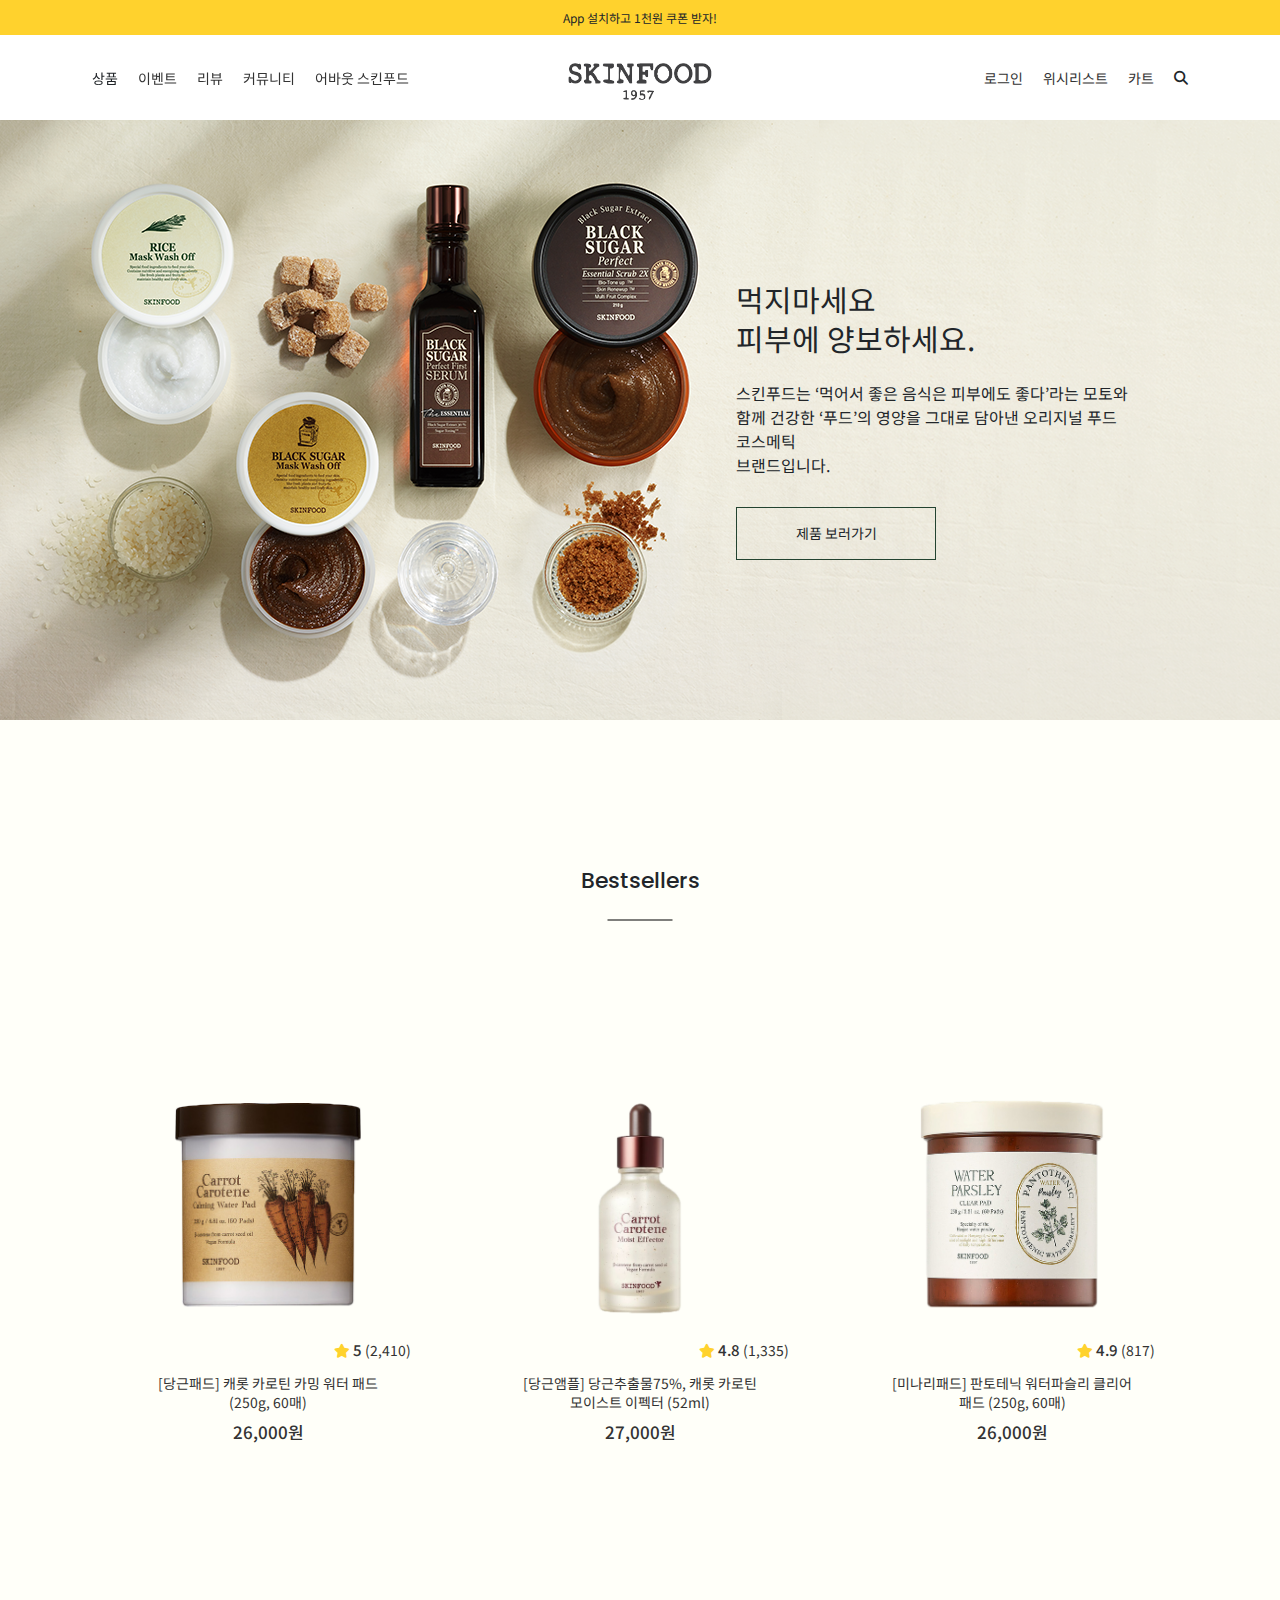
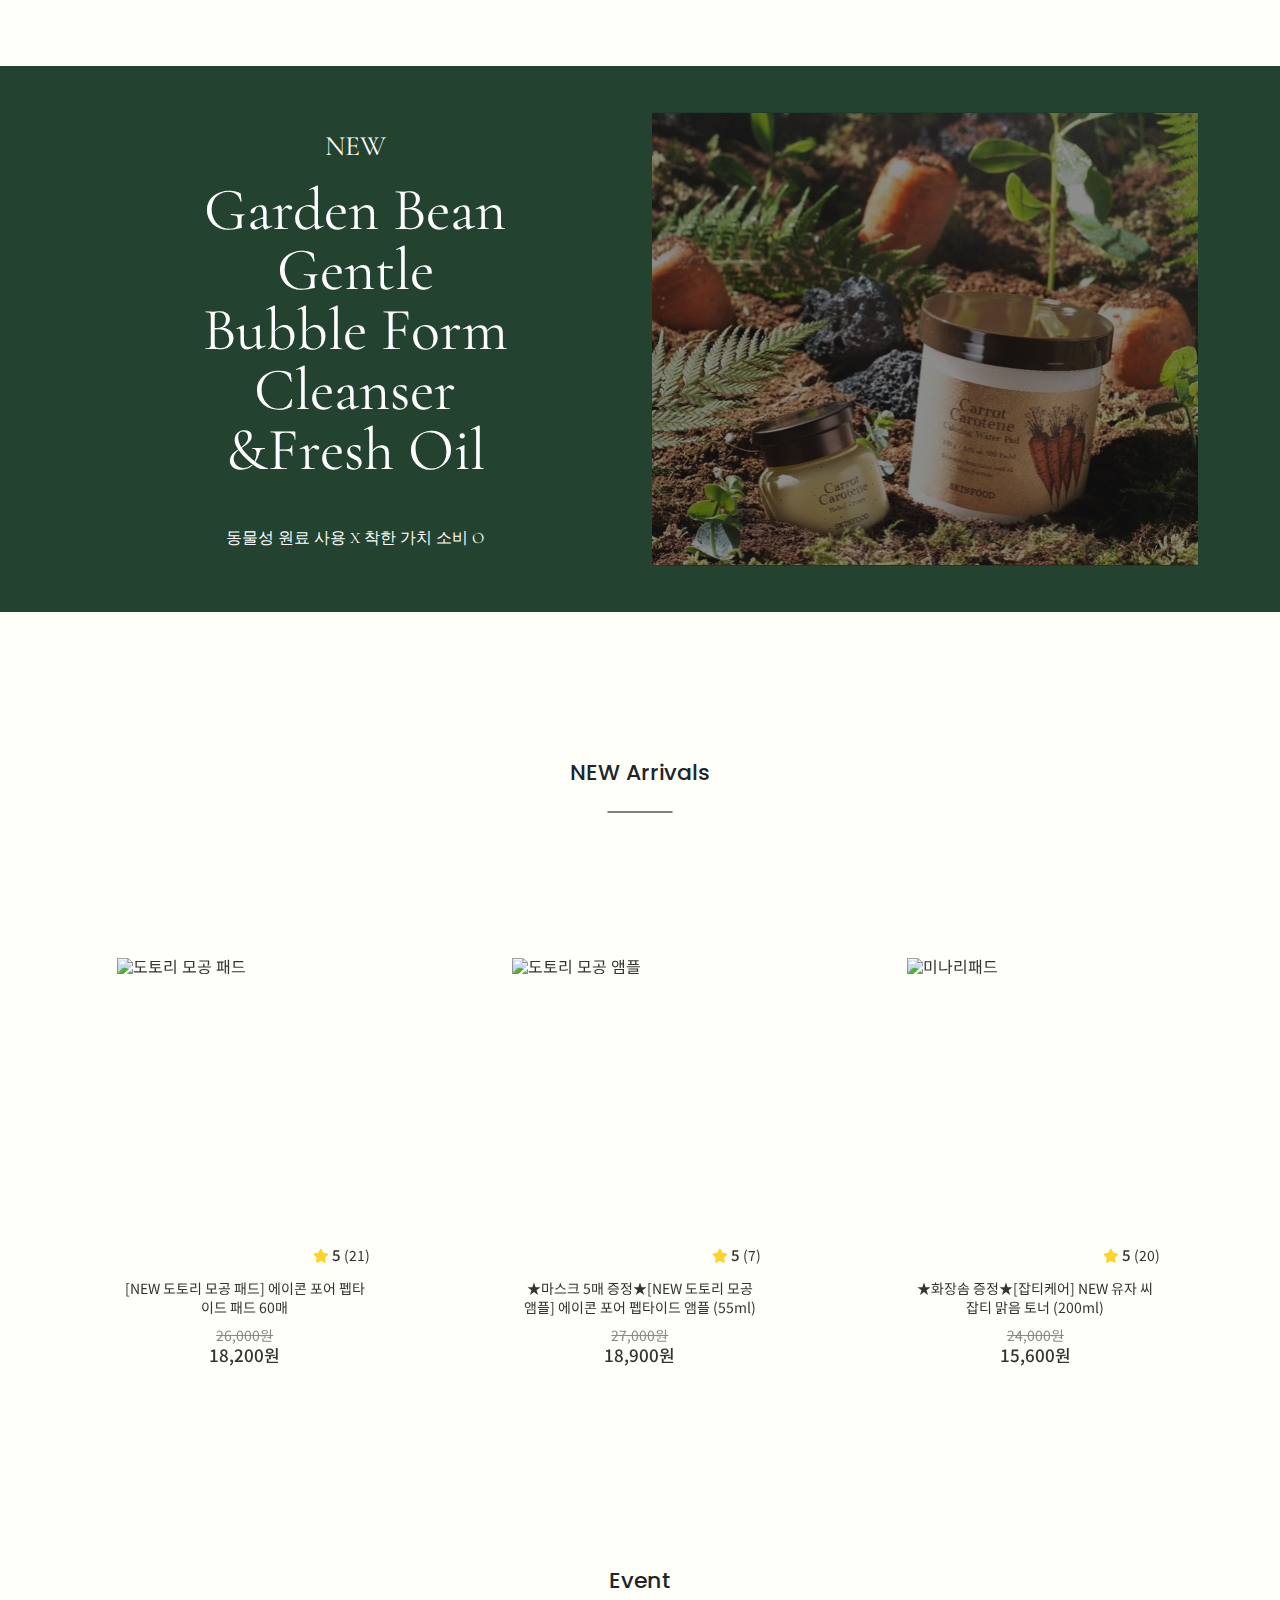
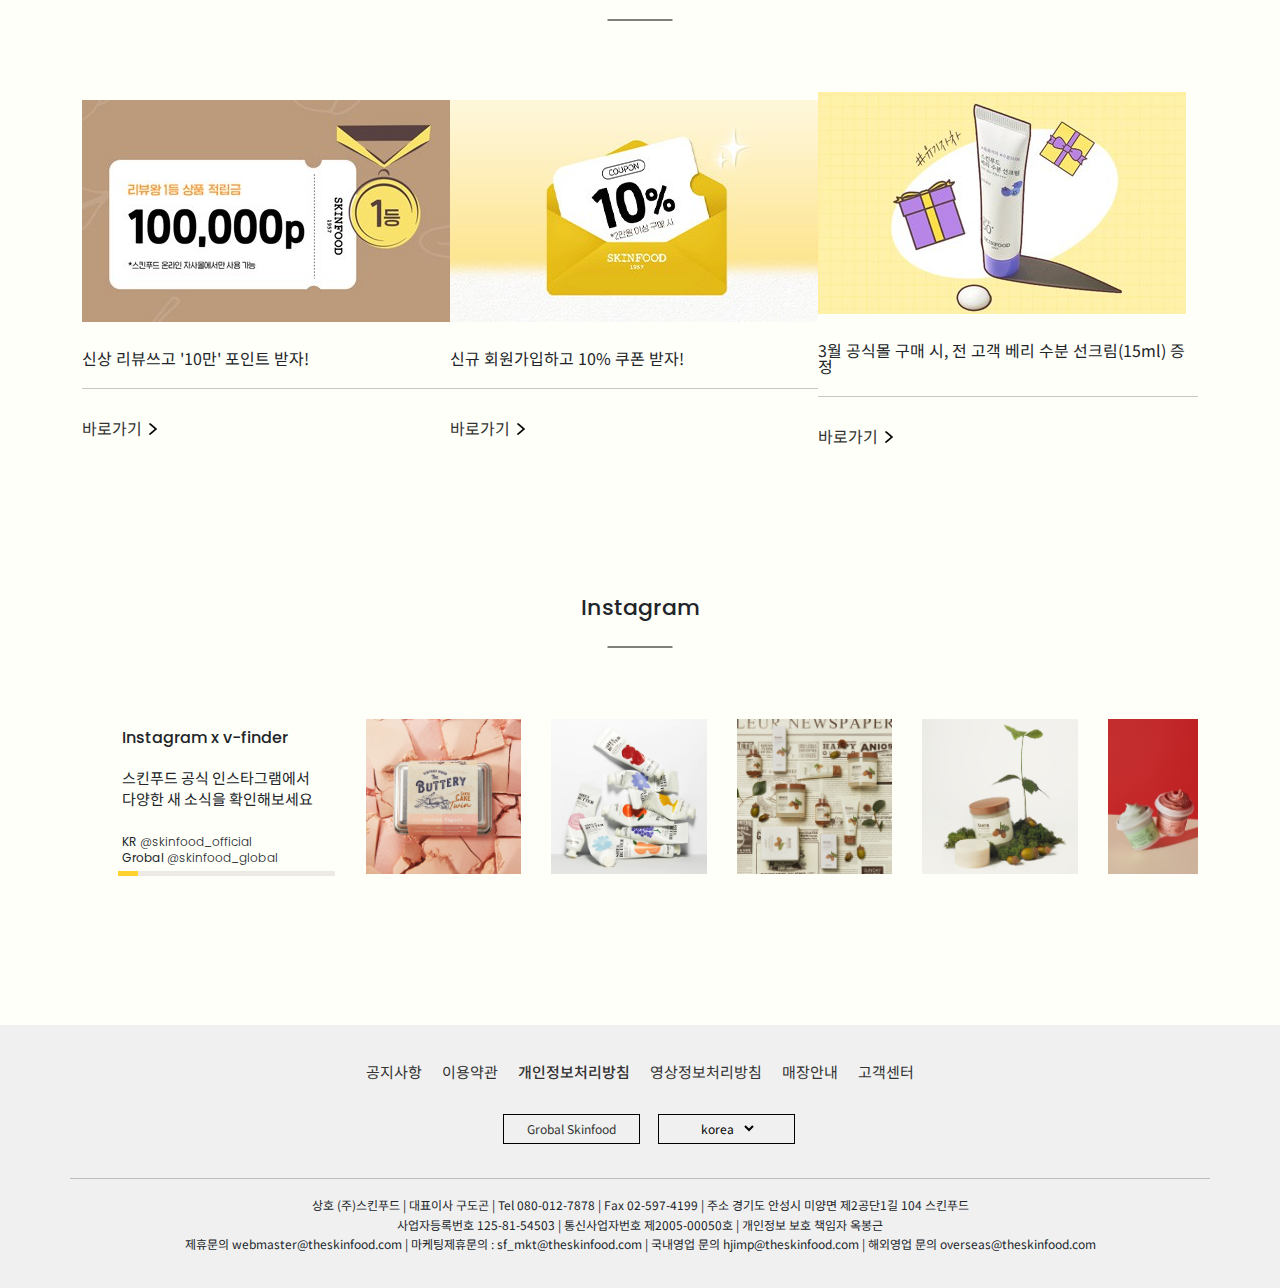
==== index.html @ 339cf6d1 "상품페이지 1차" ====
<!DOCTYPE html>
<html lang="en">

<head>
  <meta charset="UTF-8" />
  <meta http-equiv="X-UA-Compatible" content="IE=edge" />
  <title>스킨푸드 공식 웹사이트_ - 먹지 마세요.피부에 양보 하세요.</title>
  <meta name="viewport" content="width=device-width, initial-scale=1.0" />
  <meta name="keyword" content="스킨푸드, 스킨푸드공식사이트, (주)스킨푸드, skinfood, cosmetic">
  <meta name="description" content="스킨푸드 공식 웹사이트">
  <meta name="author" content="kyoungjin">

  <!-- fontawesome-->
  <link rel="stylesheet" href="https://cdnjs.cloudflare.com/ajax/libs/font-awesome/6.3.0/css/all.min.css" />

  <!-- swiper -->
  <link rel="stylesheet" href="https://cdn.jsdelivr.net/npm/swiper@9/swiper-bundle.min.css" />
  <script src="https://cdn.jsdelivr.net/npm/swiper@9/swiper-bundle.min.js"></script>
  <!-- Bootstrap CSS -->
  <link href="https://cdn.jsdelivr.net/npm/bootstrap@5.2.3/dist/css/bootstrap.min.css" rel="stylesheet">
  <!-- JavaScript Bundle with Popper -->
  <script src="https://cdn.jsdelivr.net/npm/bootstrap@5.2.3/dist/js/bootstrap.bundle.min.js"></script>


  <link rel="stylesheet" href="./css/style.css" />
  <script src="./js/main.js" defer></script>
</head>

<body>
  <header class="header">
    <div class="container">
      <h1>
        <a href="index.html">
          <img src="./image/logo.png" alt="(주)스킨푸드" />
        </a>
      </h1>
      <nav>
        <ul class="main-menu">
          <li class="nav-item dropdown" aria-labelledby="navbarDropdownMenuLink"><a class="nav-link"
              href="bestseller.html" id="navbarDropdownMenuLink" role="button" aria-expanded="false">상품</a>
            <ul class="sub-menu dropdown-menu">
              <li><a href="bestseller.html" class="dropdown-item">베스트신상품</a></li>
              <li><a href="javascript:void(0)" class="dropdown-item">유형별</a></li>
              <li><a href="javascript:void(0)" class="dropdown-item">고민별</a></li>
              <li><a href="javascript:void(0)" class="dropdown-item">라인별</a></li>
              <li><a href="javascript:void(0)" class="dropdown-item">타입별</a></li>
              <li><a href="javascript:void(0)" class="dropdown-item">패키지</a></li>
              <li><a href="javascript:void(0)" class="dropdown-item">비건</a></li>
            </ul>
          </li>
          <li><a href="">이벤트</a></li>
          <li><a href="">리뷰</a></li>
          <li class="nav-item dropdown" aria-labelledby="navbarDropdownMenuLink"><a class="nav-link"
              href="javascript:void(0)" id="navbarDropdownMenuLink" role="button" aria-expanded="false"><a
                href="">커뮤니티</a>
              <ul class="sub-menu dropdown-menu">
                <li><a href="" class="dropdown-item">멤버쉽</a></li>
                <li><a href="" class="dropdown-item">FAQ</a></li>
                <li><a href="" class="dropdown-item">공지사항</a></li>
                <li><a href="" class="dropdown-item">매장안내</a></li>
                <li><a href="" class="dropdown-item">1:1문의하기</a></li>
              </ul>
          </li>
          <li class="nav-item dropdown" aria-labelledby="navbarDropdownMenuLink"><a class="nav-link" href="./about.html"
              id="navbarDropdownMenuLink" role="button" aria-expanded="false"><a href="">어바웃
                스킨푸드</a>
              <ul class="sub-menu dropdown-menu">
                <li><a href="./about.html" class="dropdown-item">브랜드 스토리</a></li>
                <li><a href="#" class="dropdown-item">스킨푸드 소식</a></li>
                <li><a href="#" class="dropdown-item">사회 공헌</a></li>
                <li><a href="#" class="dropdown-item">전자공고</a></li>
                <li><a href="#" class="dropdown-item">SNS</a></li>
                <li><a href="#" class="dropdown-item">잘버렸습니다 캠페인</a></li>
              </ul>
          </li>
        </ul>
      </nav>
      <div class="h_right">
        <ul>
          <li><a href="/">로그인</a></li>
          <li><a href="/">위시리스트</a></li>
          <li><a href="/">카트</a></li>
        </ul>
        <div class="search">
          <i class="fa-solid fa-magnifying-glass"></i>
        </div>
      </div>
    </div>
    <div class="search_bg">
      <input type="text" name="" id="" placeholder="무엇을 찾아드릴까요?" />
      <i class="fa-solid fa-xmark"></i>
    </div>
    <p class="banner">App 설치하고 1천원 쿠폰 받자!</p>
  </header>
  <!-- E:header -->

  <section class="img-box">
    <div class="row">
      <div class="txt">
        <h2>먹지마세요 <br> 피부에 양보하세요.</h2>
        <p>스킨푸드는 ‘먹어서 좋은 음식은 피부에도 좋다’라는
          모토와 함께 건강한 ‘푸드’의 영양을 그대로 담아낸
          오리지널 푸드 코스메틱 <br>브랜드입니다.</p>
        <a href="javascript:void(0)" class="btn btn-p">제품 보러가기</a>
      </div>
    </div>
  </section>
  <!-- E:img-box -->

  <section class="bestseller">
    <div class="container">
      <div class="row">
        <div class="title">
          <h3>Bestsellers</h3>
        </div>
        <div class="items">
          <a href="javascript:void(0)" class="item">
            <div class="item-img">
              <img src="./image/items/best/carrot-pad.png" alt="당근패드" />
            </div>
            <div class="star-rating">
              <i class="fa-solid fa-star"></i>
              <p><span>5</span> (2,410)</p>
            </div>
            <div class="description">
              <p><span>[당근패드]</span> 캐롯 카로틴 카밍 워터 패드 (250g, 60매)</p>
              <p class="price">26,000원</p>
            </div>
          </a>
          <a href="javascript:void(0)" class="item">
            <div class="item-img">
              <img src="./image/items/best/carrot-ample.png" alt="당근앰플" />
            </div>
            <div class="star-rating">
              <i class="fa-solid fa-star"></i>
              <p><span>4.8</span> (1,335)</p>
            </div>
            <div class="description">
              <p><span>[당근앰플]</span> 당근추출물75%, 캐롯 카로틴 모이스트 이펙터 (52ml)</p>
              <p class="price">27,000원</p>
            </div>
          </a>
          <a href="javascript:void(0)" class="item">
            <div class="item-img">
              <img src="./image/items/best/minari-pad.png" alt="미나리패드" />
            </div>
            <div class="star-rating">
              <i class="fa-solid fa-star"></i>
              <p><span>4.9</span> (817)</p>
            </div>
            <div class="description">
              <p><span>[미나리패드]</span> 판토테닉 워터파슬리 클리어 패드 (250g, 60매)</p>
              <p class="price">26,000원</p>
            </div>
          </a>
        </div>
      </div>
    </div>
  </section>
  <!-- E:bestseller -->

  <section class="vegan">
    <div class="container">
      <div class="row">
        <div class="txt">
          <h2>NEW</h2>
          <p class="vegan__name">Garden Bean<br>
            Gentle<br>
            Bubble Form<br>
            Cleanser<br>
            &Fresh Oil</p>
          <p>동물성 원료 사용 X 착한 가치 소비 O </p>
        </div>
        <a href="javascript:void(0)">
          <div class="vegan-img">
            <span>제품 보러가기</span>
            <img src="./image/vegan-event.jpg" alt="비건이벤트 이미지" />
          </div>
        </a>
        <!-- 상세페이지 작성 시 주소 넣기 -->
      </div>
    </div>
  </section>
  <!-- E:vegan -->

  <section class="new-arrivals">
    <div class="container">
      <div class="row">
        <div class="title">
          <h3>NEW Arrivals</h3>
        </div>

        <div class="swiper items">
          <div class="swiper-wrapper">
            <a href="javascript:void(0)" class="swiper-slide item">
              <div class="item-img">
                <img src="./image/items/신상품/도토리패드.png" alt="도토리 모공 패드" />
              </div>
              <div class="star-rating">
                <i class="fa-solid fa-star"></i>
                <p><span>5</span> (21)</p>
              </div>
              <div class="description">
                <p><span>[NEW 도토리 모공 패드]</span> 에이콘 포어 펩타이드 패드 60매</p>
                <p class="consumer-price">26,000원</p>
                <p class="price">18,200원</p>
              </div>
            </a>
            <a href="javascript:void(0)" class="swiper-slide item">
              <div class="item-img">
                <img src="./image/items/신상품/도토리앰플.png" alt="도토리 모공 앰플" />
              </div>
              <div class="star-rating">
                <i class="fa-solid fa-star"></i>
                <p><span>5</span> (7)</p>
              </div>
              <div class="description">
                <p>★마스크 5매 증정★<span>[NEW 도토리 모공 앰플]</span> 에이콘 포어 펩타이드 앰플 (55ml)</p>
                <p class="consumer-price">27,000원</p>
                <p class="price">18,900원</p>
              </div>
            </a>
            <a href="javascript:void(0)" class="swiper-slide item">
              <div class="item-img">
                <img src="./image/items/신상품/유자 씨 잡티 맑음 세럼.jpeg" alt="미나리패드" />
              </div>
              <div class="star-rating">
                <i class="fa-solid fa-star"></i>
                <p><span>5</span> (20)</p>
              </div>
              <div class="description">
                <p>★화장솜 증정★<span>[잡티케어]</span> NEW 유자 씨 잡티 맑음 토너 (200ml)</p>
                <p class="consumer-price">24,000원</p>
                <p class="price">15,600원</p>
              </div>
            </a>
            <a href="javascript:void(0)" class="swiper-slide item">
              <div class="item-img">
                <img src="./image/items/신상품/로열허니 착한 토너.png" alt="로열허니 착한 토너" />
              </div>
              <div class="star-rating">
                <i class="fa-solid fa-star"></i>
                <p><span>5</span> (162)</p>
              </div>
              <div class="description">
                <p><span>★화장솜 증정★</span> 로열허니 착한 토너(200ml)</p>
                <p class="consumer-price">15,000원</p>
                <p class="price">10,500원</p>
              </div>
            </a>
            <a href="javascript:void(0)" class="swiper-slide item">
              <div class="item-img">
                <img src="./image/items/신상품/로열허니 프로폴리스 인리치 멀티 밤(9g).jpeg"
                  alt="로열허니 프로폴리스 인리치 멀티 밤" />
              </div>
              <div class="star-rating">
                <i class="fa-solid fa-star"></i>
                <p><span>4.9</span> (85)</p>
              </div>
              <div class="description">
                <p>로열허니 프로폴리스 인리치 멀티 밤(9g)</p>
                <p class="price">22,000원</p>
              </div>
            </a>
            <a href="javascript:void(0)" class="swiper-slide item">
              <div class="item-img">
                <img src="./image/items/신상품/유자 씨 잡티 맑음 크림.jpeg" alt="유자씨 잡티 맑음 크림" />
              </div>
              <div class="star-rating">
                <i class="fa-solid fa-star"></i>
                <p><span>4.9</span> (1,783)</p>
              </div>
              <div class="description">
                <p>유자 씨 잡티 맑음 크림 (61ml)</p>
                <p class="price">30,000원</p>
              </div>
            </a>
          </div>
        </div>
      </div>
    </div>
  </section>
  <!-- E:new-arrivals -->

  <section class="event">
    <div class="container">
      <div class="row">
        <div class="title">
          <h3>Event</h3>
        </div>
        <div class="items">
          <figure>
            <a href="javascript:void(0)"><img src="./image/event/event1.png" alt="이벤트" /></a>
            <figcaption>
              <p>신상 리뷰쓰고 '10만' 포인트 받자!</p>
              <hr />
              <a href="javascript:void(0)">
                바로가기 <img class="next-icon" src="./image/free-icon-next.png" alt="" />
              </a>
            </figcaption>
          </figure>
          <figure>
            <a href="javascript:void(0)"><img src="./image/event/event2.png" alt="이벤트" /></a>
            <figcaption>
              <p>신규 회원가입하고 10% 쿠폰 받자!</p>
              <hr />
              <a href="javascript:void(0)">
                바로가기 <img class="next-icon" src="./image/free-icon-next.png" alt="" />
              </a>
            </figcaption>
          </figure>
          <figure>
            <a href="javascript:void(0)"><img src="./image/event/event3.png" alt="이벤트" /></a>
            <figcaption>
              <p>3월 공식몰 구매 시, 전 고객 베리 수분 선크림(15ml) 증정</p>
              <hr />
              <a href="javascript:void(0)">
                바로가기 <img class="next-icon" src="./image/free-icon-next.png" alt="화살표" />
              </a>
            </figcaption>
          </figure>
        </div>
      </div>
    </div>
  </section>
  <!-- E:event -->

  <section class="instagram">
    <div class="container">
      <div class="row">
        <div class="title">
          <h3>Instagram</h3>
        </div>
        <div class="contents">
          <div class="txt">
            <h3>Instagram x v-finder</h3>
            <p>스킨푸드 공식 인스타그램에서<br>
              다양한 새 소식을 확인해보세요</p>
            <div class="country">
              <p>KR <span>@skinfood_official</span></p>
              <p>Grobal <span>@skinfood_global </span></p>
            </div>
            <div class="swiper-pagination"></div>
          </div>
          <div class="swiper new-swiper">
            <div class="swiper-wrapper">
              <div class="swiper-slide">
                <a href="javascript:void(0)">
                  <img src="./image/instargram/insta1.jpeg" alt="인스타그램 이미지1" />
                </a>
              </div>
              <div class="swiper-slide">
                <a href="javascript:void(0)">
                  <img src="./image/instargram/insta2.jpeg" alt="인스타그램 이미지1" />
                </a>
              </div>
              <div class="swiper-slide">
                <a href="javascript:void(0)">
                  <img src="./image/instargram/insta3.jpeg" alt="인스타그램 이미지1" />
                </a>
              </div>
              <div class="swiper-slide">
                <a href="javascript:void(0)">
                  <img src="./image/instargram/insta4.jpeg" alt="인스타그램 이미지1" />
                </a>
              </div>
              <div class="swiper-slide">
                <a href="javascript:void(0)">
                  <img src="./image/instargram/insta5.jpeg" alt="인스타그램 이미지1" />
                </a>
              </div>
              <div class="swiper-slide">
                <a href="javascript:void(0)">
                  <img src="./image/instargram/insta6.jpeg" alt="인스타그램 이미지1" />
                </a>
              </div>
              <div class="swiper-slide">
                <a href="javascript:void(0)">
                  <img src="./image/instargram/insta7.jpeg" alt="인스타그램 이미지1" />
                </a>
              </div>
              <div class="swiper-slide">
                <a href="javascript:void(0)">
                  <img src="./image/instargram/insta8.jpeg" alt="인스타그램 이미지1" />
                </a>
              </div>
              <div class="swiper-slide">
                <a href="javascript:void(0)">
                  <img src="./image/instargram/insta9.jpeg" alt="인스타그램 이미지1" />
                </a>
              </div>
              <div class="swiper-slide">
                <a href="javascript:void(0)">
                  <img src="./image/instargram/insta10.jpeg" alt="인스타그램 이미지1" />
                </a>
              </div>
              <div class="swiper-slide">
                <a href="javascript:void(0)">
                  <img src="./image/instargram/insta11.jpeg" alt="인스타그램 이미지1" />
                </a>
              </div>
            </div>
          </div>
        </div>
      </div>
    </div>
  </section>
  <!-- E:instagram -->
  <footer>
    <div class="container">
      <div class="row">
        <ul>
          <li><a href="javascript:void(0)">공지사항</a></li>
          <li><a href="javascript:void(0)">이용약관</a></li>
          <li><a href="javascript:void(0)" class="thick">개인정보처리방침</a></li>
          <li><a href="javascript:void(0)">영상정보처리방침</a></li>
          <li><a href="javascript:void(0)">매장안내</a></li>
          <li><a href="javascript:void(0)">고객센터</a></li>
        </ul>
        <div class="grobal-box">
          <a href="" class="box">Grobal Skinfood</a>
          <form action="" class="box">
            <select name="language">
              <option value="kr" selected> korea
              <option value="en"> english
              <option value="ch"> china
              <option value="jp"> japan
            </select>
          </form>
        </div>
        <hr />
        <p>상호 (주)스킨푸드 | 대표이사 구도곤 | Tel 080-012-7878 | Fax 02-597-4199 | 주소 경기도 안성시 미양면 제2공단1길 104 스킨푸드<br>
          사업자등록번호 125-81-54503 | 통신사업자번호 제2005-00050호 | 개인정보 보호 책임자 옥봉근<br>
          제휴문의 webmaster@theskinfood.com | 마케팅제휴문의 : sf_mkt@theskinfood.com | 국내영업 문의 hjimp@theskinfood.com | 해외영업 문의
          overseas@theskinfood.com</p>
      </div>
    </div>
  </footer>
</body>

</html>
---- css/style.css ----
@charset "utf-8";
@import url(reset.css);
@import url(common.css);

/* header, footer => common.css */

/* --- imgBox --- */
.img-box {
  width: 100%;
  height: 600px;
  margin-top: 120px;
  background: url('../image/imgbox__bg.png') no-repeat center center/cover;
}

.img-box .row {
  position: relative;
  left: 73%;
  top: 50%;
  transform: translate(-50%, -50%);
  width: 420px;
}

.img-box .txt h2 {
  font-size: 30px;
  margin-bottom: 23px;
  line-height: 1.3;
}

.img-box .txt p {
  line-height: 1.5;
  margin-bottom: 30px;
}

.img-box .txt .btn-p {
  width: 200px;
  height: 53px;
  border: 1px solid var(--point-color);
  line-height: 50px;
  transition: 0.3s linear;
  font-size: 14px;
}

.img-box .txt .btn-p:hover {
  color: #eeecdf;
  background-color: var(--point-color);
  border: 1px solid var(--point-color);
}

/* --- 메인페이지 title 제목 --- */
.title {
  text-align: center;
  font-family: var(--eng-font);
  font-size: 22px;
  font-weight: 500;
  margin-bottom: 100px;
  position: relative;
}

.title::after {
  content: '';
  display: block;
  width: 65px;
  height: 1px;
  position: absolute;
  left: 50%;
  top: 50px;
  transform: translate(-50%, -50%);
  background: #000;
}

/* --- bestseller ---*/
.bestseller {
  width: 100%;
  height: 100%;
}

.bestseller .items .item .item-img {
  width: 210px;
  height: 260px;
  padding: 18px 12px;
}

.bestseller .items .item .item-img img {
  width: 100%;
  height: 100%;
}

/* --- items 메인페이지 상품 정렬 --- */

.items {
  display: flex;
  justify-content: space-around;
  align-items: center;
}

.items .item {
  width: 400px;
  height: 524px;
  display: flex;
  flex-direction: column;
  justify-content: center;
  align-items: center;
  transition: all 0.5s ease 0s;
  padding: 20px 12px;
}

.items .item:hover {
  box-shadow: 2px 2px 10px #8e8d7d33;
}

.items .item .item-img {
  width: 280px;
  height: 300px;
  padding: 18px 12px;
}

.items .item .item-img img {
  width: 100%;
  object-fit: contain;
}

.items .item .star-rating {
  position: relative;
  right: -30%;
  top: 0;
  font-size: 14px;
  padding: 7px 0;
}

.items .item .star-rating i {
  color: var(--main-color);
}

.items .item .star-rating p {
  display: inline-block;
}

.items .item .star-rating p > span {
  font-size: 15px;
  font-weight: 500;
}

.items .item .description {
  width: 240px;
  position: relative;
  top: 2%;
  line-height: 1.3;
  text-align: center;
  font-size: 14px;
}

.items .item .description p:first-child {
  padding-bottom: 10px;
}

.items .item .description .price {
  font-size: 17px;
  font-weight: 500;
}

.items .item .description .consumer-price {
  color: #888;
  text-decoration: line-through;
}

/* --- vegan --- */
.vegan {
  width: 100%;
  height: 546px;
  background: var(--point-color);
  display: flex;
  position: relative;
}

.vegan .container {
  padding: 0;
}

.vegan .row {
  width: 100%;
  height: 100%;
  display: flex;
  align-items: center;
  justify-content: space-between;
}

.vegan .row .txt {
  width: 400px;
  text-align: center;
  font-family: var(--point-font);
  color: #fff;
  position: relative;
  left: 25%;
  top: 0;
  transform: translateX(-50%);
}

.vegan .row .txt h2 {
  font-size: 28px;
}

.vegan .row .txt .vegan__name {
  font-size: 60px;
  padding: 20px 0 50px;
}

.vegan .row a {
  width: 50%;
}

.vegan .row .vegan-img {
  width: 100%;
  position: relative;
}

.vegan .row .vegan-img span {
  font-family: var(--kor-font);
  color: #fff;
  font-size: 16px;
  position: absolute;
  left: 50%;
  top: 50%;
  transform: translate(-50%, -50%);
  z-index: 100;
  opacity: 0;
  transition: all 0.5s ease-in-out 0s;
}

.vegan .row .vegan-img span::after {
  content: '';
  display: block;
  width: 95px;
  height: 1px;
  position: absolute;
  left: 50%;
  top: 25px;
  transform: translate(-50%, -50%);
  background: #fff;
}

.vegan .row .vegan-img:hover span {
  opacity: 1;
}

.vegan .row .vegan-img img {
  width: 100%;
  display: block;
  vertical-align: top;
}

.vegan .row .vegan-img::after {
  content: '';
  display: block;
  width: 100%;
  height: 100%;
  background: #1b1b1b81;
  position: absolute;
  left: 50%;
  top: 50%;
  transform: translate(-50%, -50%);
}

/* --- New Arrivals --- */

.new-arrivals {
  width: 100%;
  height: 100%;
}

.new-arrivals .items {
  width: 100%;
  padding: 2px 2px 10px;
}

/* --- event ---*/
.event .container {
  padding-top: 0;
}

.event .items img {
  margin-bottom: 28px;
}

.event .items hr {
  margin: 22px 0 28px;
}

.event .items a {
  display: flex;
  align-items: center;
}

.event .items a .next-icon {
  width: 20px;
  height: 20px;
  margin: 2px 0 0 1px;
}
/* --- Instagram ---*/
.instagram .container {
  padding-top: 0;
}

.instagram .contents {
  display: flex;
  align-items: center;
  position: relative;
}

.instagram .contents .txt {
  width: 500px;
  height: auto;
  margin-left: 40px;
  margin-right: 40px;
  line-height: 1.4;
}

.instagram .contents .txt h3 {
  font-family: var(--eng-font);
  font-weight: 500;
  margin-bottom: 17px;
}

.instagram .contents .txt p {
  font-size: 15px;
}

.instagram .contents .txt .country {
  font-family: var(--eng-font);
  margin-top: 25px;
}

.instagram .contents .txt .country p {
  font-size: 12px;
}

.instagram .contents .txt .country span {
  font-weight: 300;
}

.instagram .contents .new-swiper .swiper-slide a img {
  width: 100%;
}

.swiper-pagination,
.swiper-pagination-progressbar,
.swiper-pagination-horizontal {
  width: 19% !important;
  height: var(--swiper-pagination-progressbar-size, 5px) !important;
  position: absolute;
  top: 97% !important;
  left: 48px !important;
  background-color: var(--best-color) !important;
}

.swiper-pagination-progressbar-fill {
  background-color: var(--main-color) !important;
}

/* ----------- about html ------------ */
.about-top {
  width: 100%;
  height: 680px;
  margin-top: 90px;
  text-align: center;
}

.about-top h2 {
  font-family: var(--eng-font);
  font-size: 28px;
  margin-bottom: 30px;
}

.about-top p {
  font-size: 17px;
  line-height: 1.5;
  margin-bottom: 50px;
}

.about-top img {
  width: 100%;
}

.about-middle .content {
  display: flex;
  justify-content: space-between;
  align-items: center;
}

.about-middle .content .txt h3 {
  font-size: 32px;
  margin-bottom: 30px;
}

.about-middle .content .txt p {
  line-height: 1.5;
}

.about-middle .content .contents {
  width: 621px;
  height: 549px;
}

.about-middle .contents img {
  width: 100%;
  height: 100%;
}

.about-middle .content:last-child {
  flex-direction: row-reverse;
  margin-top: 158px;
}

.about-middle .content:last-child .txt {
  text-align: right;
}

.about-bottom {
  width: 100%;
  height: 450px;
  position: relative;
  background: url('../image/skinfood-3.jpg') no-repeat center/cover;
}

.about-bottom::after {
  display: block;
  content: '';
  position: absolute;
  background: #00000070;
  width: 100%;
  height: 100%;
}

.about-bottom p {
  position: absolute;
  left: 50%;
  top: 50%;
  transform: translate(-50%, -50%);
  color: #fff;
  text-align: center;
  font-size: 15px;
  z-index: 99;
  line-height: 1.5;
  font-weight: 300;
}

.about-bottom .contents {
  width: 100%;
  height: 450px;
}

/* ----------- product HTML ------------ */
.products .container {
  padding-top: 92px;
}

.products .product {
  display: flex;
  justify-content: space-between;
  align-items: flex-start;
}

.products .product .product-img {
  padding-left: 80px;
}

.products .product .product-txt {
  width: 550px;
  padding-right: 50px;
}

.products .product .product-txt .p-title {
  line-height: 1.5;
}

.products .product .product-txt .p-title h3 {
  font-weight: 500;
  font-size: 20px;
}

.products .product .product-txt .p-title .price {
  text-align: right;
}

.products hr {
  margin: 20px 0;
}

.products .product .product-txt .p-dec {
  font-size: 14px;
  line-height: 1.5;
}

.products .p-add .item {
  display: flex;
  position: relative;
}

.products .p-add .item-content {
  display: flex;
  flex-direction: column;
  justify-content: space-evenly;
}

.products .p-add .item a {
  position: absolute;
  right: 0;
  top: 50%;
  transform: translateY(-50%);
}

.products .p-add + p {
  margin-top: 30px;
  margin-bottom: 48px;
}

.underline {
  text-decoration: underline;
  text-underline-position: under;
}

.products .product-txt .cart {
  margin: 30px 0 0;
  width: 440px;
  height: 72px;
  background-color: #707070;
  text-align: center;
  line-height: 72px;
  color: #fff;
}

.products .detail {
  text-align: center;
  margin-top: 170px;
}
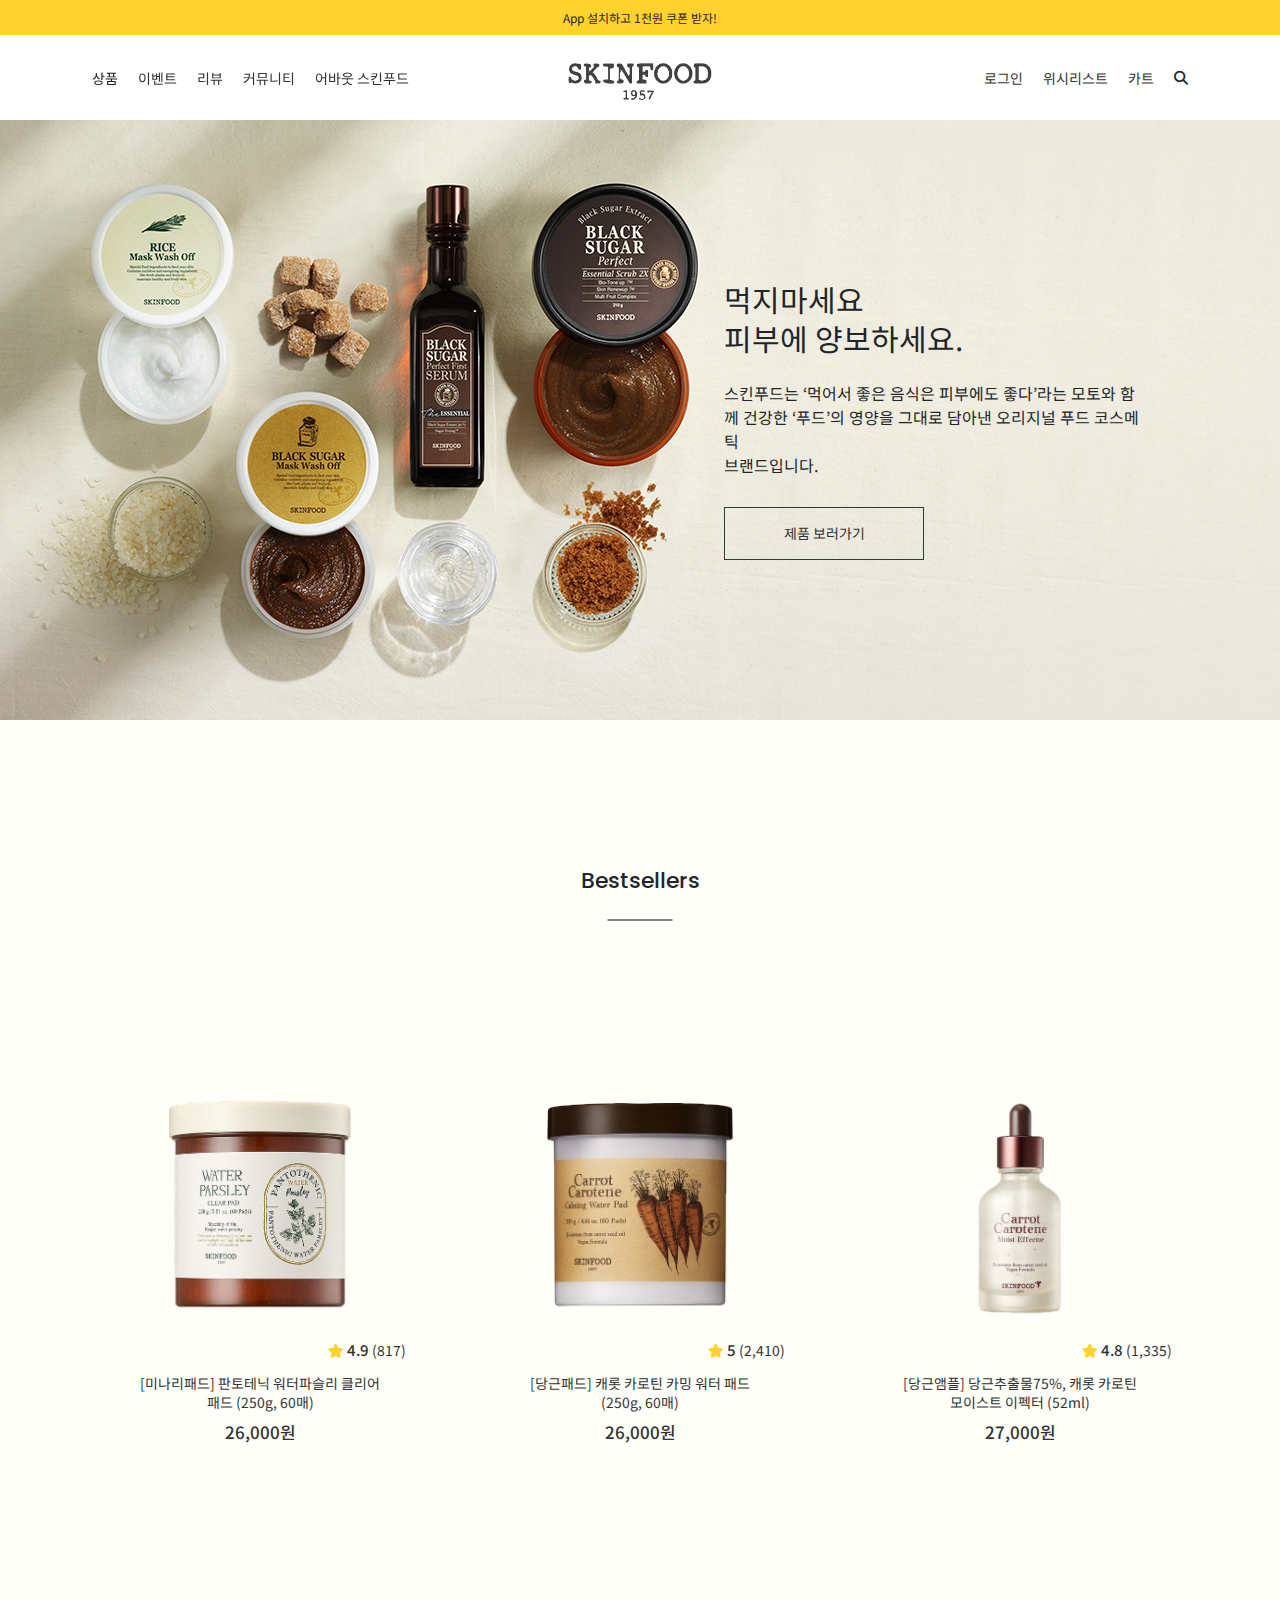
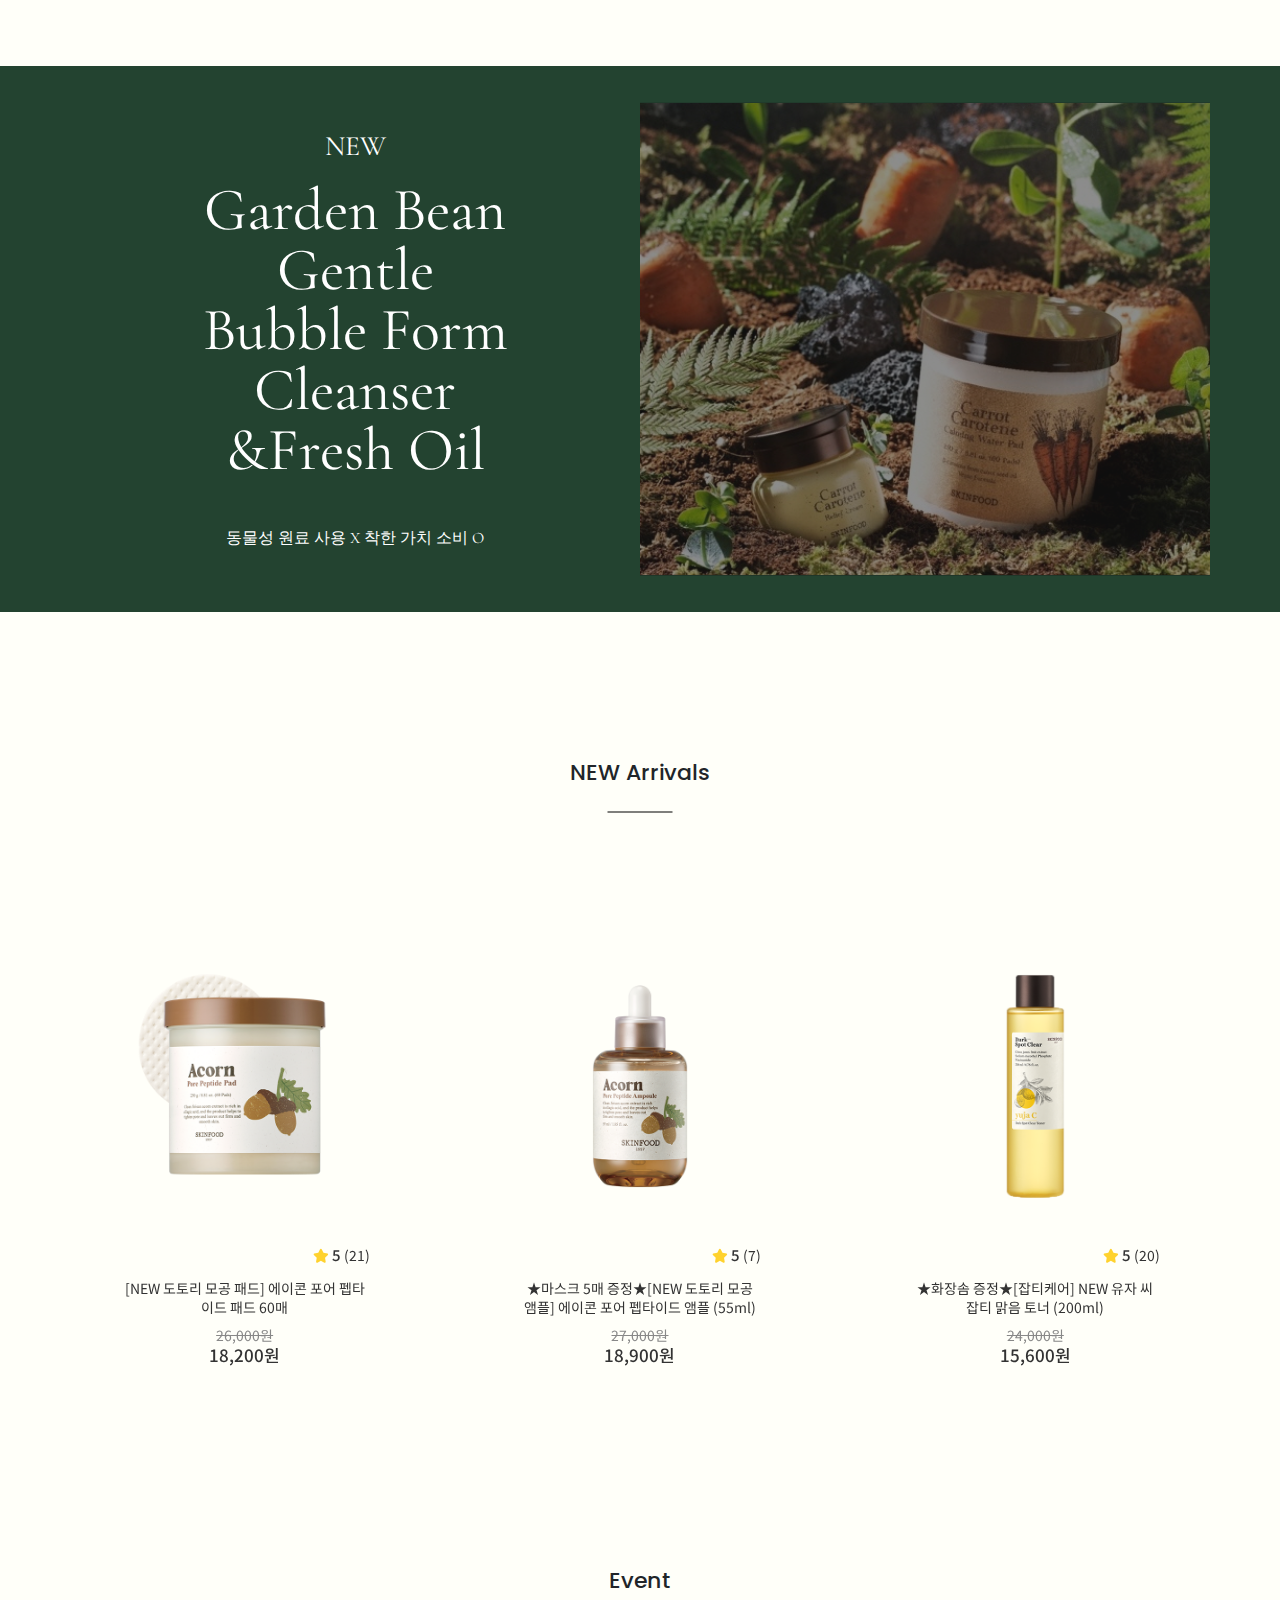
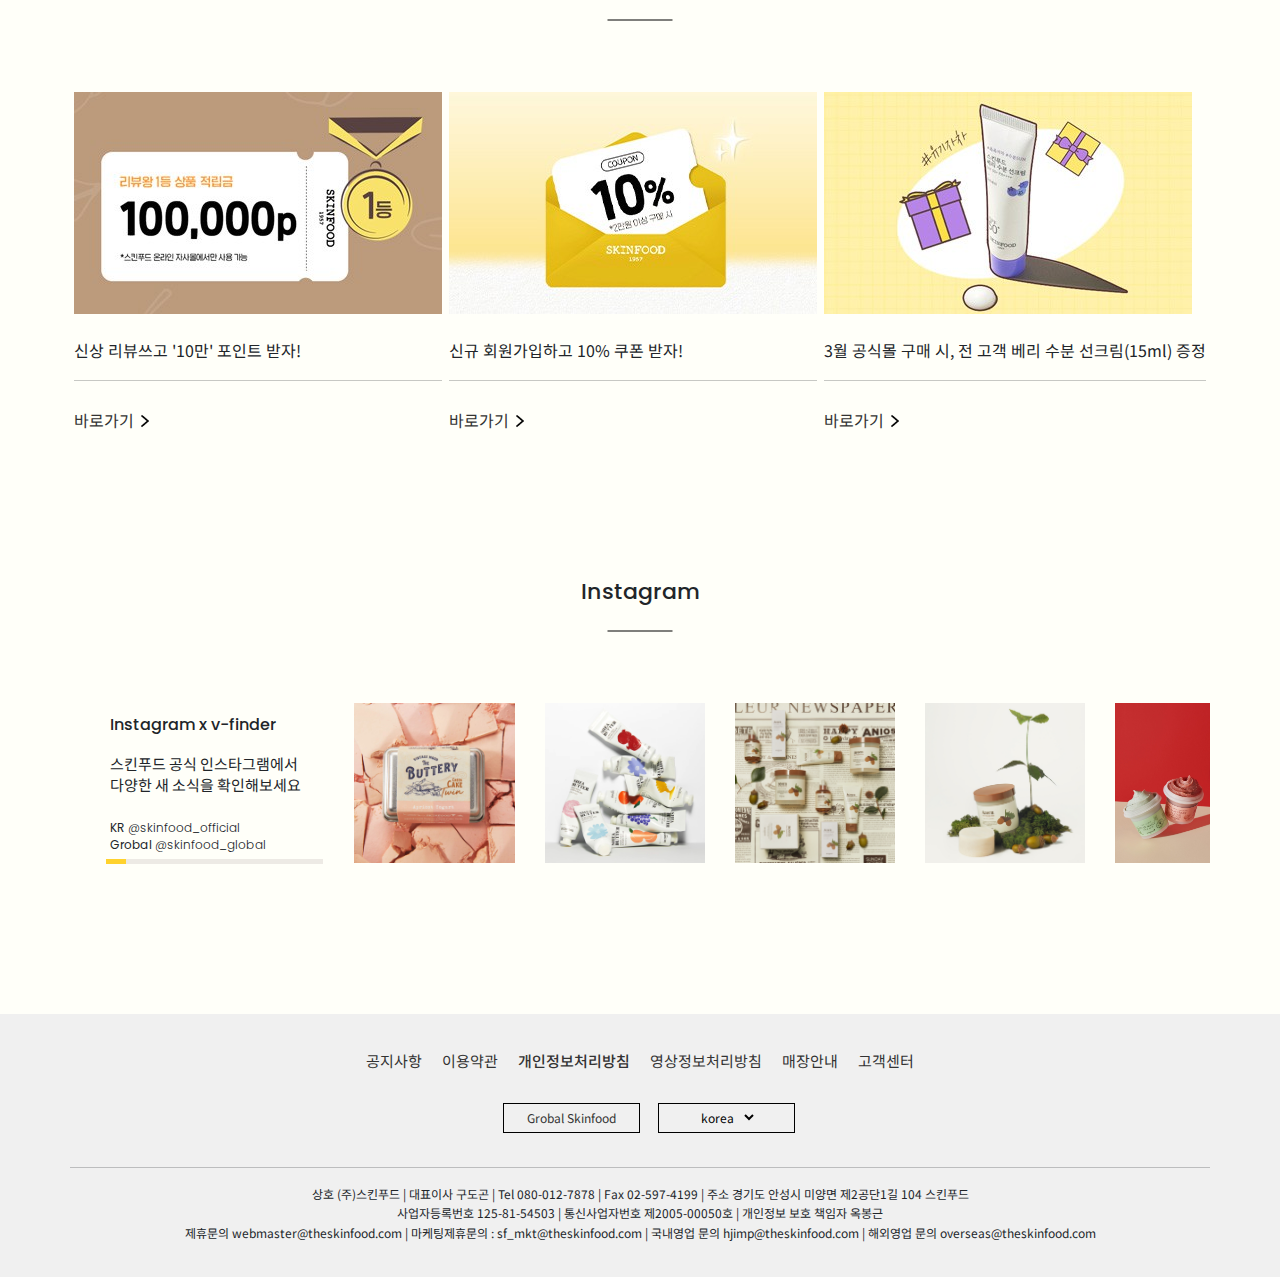
==== commit af94ed96: "적응형 완료" ====
--- a/index.html
+++ b/index.html
@@ -12,7 +12,6 @@
 
   <!-- fontawesome-->
   <link rel="stylesheet" href="https://cdnjs.cloudflare.com/ajax/libs/font-awesome/6.3.0/css/all.min.css" />
-
   <!-- swiper -->
   <link rel="stylesheet" href="https://cdn.jsdelivr.net/npm/swiper@9/swiper-bundle.min.css" />
   <script src="https://cdn.jsdelivr.net/npm/swiper@9/swiper-bundle.min.js"></script>
@@ -35,11 +34,11 @@
         </a>
       </h1>
       <nav>
-        <ul class="main-menu">
-          <li class="nav-item dropdown" aria-labelledby="navbarDropdownMenuLink"><a class="nav-link"
-              href="bestseller.html" id="navbarDropdownMenuLink" role="button" aria-expanded="false">상품</a>
-            <ul class="sub-menu dropdown-menu">
-              <li><a href="bestseller.html" class="dropdown-item">베스트신상품</a></li>
+        <ul class="header__menu">
+          <li class="nav-item dropdown" aria-labelledby="navbarDropdownMenuLink"><a class="nav-link" href="product.html"
+              id="navbarDropdownMenuLink" role="button" aria-expanded="false">상품</a>
+            <ul class="sub__menu dropdown-menu">
+              <li><a href="product.html" class="dropdown-item">베스트신상품</a></li>
               <li><a href="javascript:void(0)" class="dropdown-item">유형별</a></li>
               <li><a href="javascript:void(0)" class="dropdown-item">고민별</a></li>
               <li><a href="javascript:void(0)" class="dropdown-item">라인별</a></li>
@@ -48,34 +47,35 @@
               <li><a href="javascript:void(0)" class="dropdown-item">비건</a></li>
             </ul>
           </li>
-          <li><a href="">이벤트</a></li>
-          <li><a href="">리뷰</a></li>
+          <li><a href="javascript:void(0)">이벤트</a></li>
+          <li><a href="javascript:void(0)">리뷰</a></li>
           <li class="nav-item dropdown" aria-labelledby="navbarDropdownMenuLink"><a class="nav-link"
               href="javascript:void(0)" id="navbarDropdownMenuLink" role="button" aria-expanded="false"><a
-                href="">커뮤니티</a>
-              <ul class="sub-menu dropdown-menu">
-                <li><a href="" class="dropdown-item">멤버쉽</a></li>
-                <li><a href="" class="dropdown-item">FAQ</a></li>
-                <li><a href="" class="dropdown-item">공지사항</a></li>
-                <li><a href="" class="dropdown-item">매장안내</a></li>
-                <li><a href="" class="dropdown-item">1:1문의하기</a></li>
+                href="community.html">커뮤니티</a>
+              <ul class="sub__menu dropdown-menu">
+                <li><a href="community.html" class="dropdown-item">공지사항</a></li>
+                <li><a href="javascript:void(0)" class="dropdown-item">멤버쉽</a></li>
+                <li><a href="javascript:void(0)" class="dropdown-item">FAQ</a></li>
+                <li><a href="javascript:void(0)" class="dropdown-item">매장안내</a></li>
+                <li><a href="javascript:void(0)" class="dropdown-item">1:1문의하기</a></li>
               </ul>
           </li>
-          <li class="nav-item dropdown" aria-labelledby="navbarDropdownMenuLink"><a class="nav-link" href="./about.html"
-              id="navbarDropdownMenuLink" role="button" aria-expanded="false"><a href="">어바웃
+          <li class="nav-item dropdown" aria-labelledby="navbarDropdownMenuLink"><a class="nav-link"
+              href="javascript:void(0)" id="navbarDropdownMenuLink" role="button" aria-expanded="false"><a
+                href="about.html">어바웃
                 스킨푸드</a>
-              <ul class="sub-menu dropdown-menu">
+              <ul class="sub__menu dropdown-menu">
                 <li><a href="./about.html" class="dropdown-item">브랜드 스토리</a></li>
-                <li><a href="#" class="dropdown-item">스킨푸드 소식</a></li>
-                <li><a href="#" class="dropdown-item">사회 공헌</a></li>
-                <li><a href="#" class="dropdown-item">전자공고</a></li>
-                <li><a href="#" class="dropdown-item">SNS</a></li>
-                <li><a href="#" class="dropdown-item">잘버렸습니다 캠페인</a></li>
+                <li><a href="javascript:void(0)" class="dropdown-item">스킨푸드 소식</a></li>
+                <li><a href="javascript:void(0)" class="dropdown-item">사회 공헌</a></li>
+                <li><a href="javascript:void(0)" class="dropdown-item">전자공고</a></li>
+                <li><a href="javascript:void(0)" class="dropdown-item">SNS</a></li>
+                <li><a href="javascript:void(0)" class="dropdown-item">잘버렸습니다 캠페인</a></li>
               </ul>
           </li>
         </ul>
       </nav>
-      <div class="h_right">
+      <div class="header__info">
         <ul>
           <li><a href="/">로그인</a></li>
           <li><a href="/">위시리스트</a></li>
@@ -86,36 +86,47 @@
         </div>
       </div>
     </div>
-    <div class="search_bg">
+    <div class="search__bg">
       <input type="text" name="" id="" placeholder="무엇을 찾아드릴까요?" />
       <i class="fa-solid fa-xmark"></i>
     </div>
     <p class="banner">App 설치하고 1천원 쿠폰 받자!</p>
   </header>
   <!-- E:header -->
-
-  <section class="img-box">
-    <div class="row">
-      <div class="txt">
+  <section id="home">
+    <div class="container">
+      <div class="row">
         <h2>먹지마세요 <br> 피부에 양보하세요.</h2>
         <p>스킨푸드는 ‘먹어서 좋은 음식은 피부에도 좋다’라는
           모토와 함께 건강한 ‘푸드’의 영양을 그대로 담아낸
           오리지널 푸드 코스메틱 <br>브랜드입니다.</p>
-        <a href="javascript:void(0)" class="btn btn-p">제품 보러가기</a>
-      </div>
-    </div>
-  </section>
-  <!-- E:img-box -->
-
-  <section class="bestseller">
+        <a href="javascript:void(0)">제품 보러가기</a>
+      </div>
+    </div>
+  </section>
+  <!-- E:home-->
+  <section id="bestseller">
     <div class="container">
       <div class="row">
         <div class="title">
-          <h3>Bestsellers</h3>
+          <h2>Bestsellers</h3>
         </div>
         <div class="items">
+          <a href="details.html" class="item">
+            <div class="item__img">
+              <img src="./image/items/best/minari-pad.png" alt="미나리패드" />
+            </div>
+            <div class="star-rating">
+              <i class="fa-solid fa-star"></i>
+              <p><span>4.9</span> (817)</p>
+            </div>
+            <div class="description">
+              <p><span>[미나리패드]</span> 판토테닉 워터파슬리 클리어 패드 (250g, 60매)</p>
+              <p class="price">26,000원</p>
+            </div>
+          </a>
           <a href="javascript:void(0)" class="item">
-            <div class="item-img">
+            <div class="item__img">
               <img src="./image/items/best/carrot-pad.png" alt="당근패드" />
             </div>
             <div class="star-rating">
@@ -128,7 +139,7 @@
             </div>
           </a>
           <a href="javascript:void(0)" class="item">
-            <div class="item-img">
+            <div class="item__img">
               <img src="./image/items/best/carrot-ample.png" alt="당근앰플" />
             </div>
             <div class="star-rating">
@@ -140,26 +151,13 @@
               <p class="price">27,000원</p>
             </div>
           </a>
-          <a href="javascript:void(0)" class="item">
-            <div class="item-img">
-              <img src="./image/items/best/minari-pad.png" alt="미나리패드" />
-            </div>
-            <div class="star-rating">
-              <i class="fa-solid fa-star"></i>
-              <p><span>4.9</span> (817)</p>
-            </div>
-            <div class="description">
-              <p><span>[미나리패드]</span> 판토테닉 워터파슬리 클리어 패드 (250g, 60매)</p>
-              <p class="price">26,000원</p>
-            </div>
-          </a>
+
         </div>
       </div>
     </div>
   </section>
   <!-- E:bestseller -->
-
-  <section class="vegan">
+  <section id="vegan">
     <div class="container">
       <div class="row">
         <div class="txt">
@@ -172,29 +170,27 @@
           <p>동물성 원료 사용 X 착한 가치 소비 O </p>
         </div>
         <a href="javascript:void(0)">
-          <div class="vegan-img">
+          <div class="vegan__img">
             <span>제품 보러가기</span>
             <img src="./image/vegan-event.jpg" alt="비건이벤트 이미지" />
           </div>
         </a>
-        <!-- 상세페이지 작성 시 주소 넣기 -->
       </div>
     </div>
   </section>
   <!-- E:vegan -->
-
-  <section class="new-arrivals">
+  <section id="new-arrivals">
     <div class="container">
       <div class="row">
         <div class="title">
-          <h3>NEW Arrivals</h3>
+          <h2>NEW Arrivals</h2>
         </div>
 
         <div class="swiper items">
           <div class="swiper-wrapper">
             <a href="javascript:void(0)" class="swiper-slide item">
-              <div class="item-img">
-                <img src="./image/items/신상품/도토리패드.png" alt="도토리 모공 패드" />
+              <div class="item__img">
+                <img src="./image/items/new/dotori_pad.png" alt="도토리 모공 패드" />
               </div>
               <div class="star-rating">
                 <i class="fa-solid fa-star"></i>
@@ -207,8 +203,8 @@
               </div>
             </a>
             <a href="javascript:void(0)" class="swiper-slide item">
-              <div class="item-img">
-                <img src="./image/items/신상품/도토리앰플.png" alt="도토리 모공 앰플" />
+              <div class="item__img">
+                <img src="./image/items/new/dotori_ample.png" alt="도토리 모공 앰플" />
               </div>
               <div class="star-rating">
                 <i class="fa-solid fa-star"></i>
@@ -221,8 +217,8 @@
               </div>
             </a>
             <a href="javascript:void(0)" class="swiper-slide item">
-              <div class="item-img">
-                <img src="./image/items/신상품/유자 씨 잡티 맑음 세럼.jpeg" alt="미나리패드" />
+              <div class="item__img">
+                <img src="./image/items/new/yuja_clear_toner.png" alt="유자씨 잡티 맑은토너" />
               </div>
               <div class="star-rating">
                 <i class="fa-solid fa-star"></i>
@@ -235,8 +231,8 @@
               </div>
             </a>
             <a href="javascript:void(0)" class="swiper-slide item">
-              <div class="item-img">
-                <img src="./image/items/신상품/로열허니 착한 토너.png" alt="로열허니 착한 토너" />
+              <div class="item__img">
+                <img src="./image/items/new/royalhoney_toner.png" alt="로열허니 착한 토너" />
               </div>
               <div class="star-rating">
                 <i class="fa-solid fa-star"></i>
@@ -249,9 +245,8 @@
               </div>
             </a>
             <a href="javascript:void(0)" class="swiper-slide item">
-              <div class="item-img">
-                <img src="./image/items/신상품/로열허니 프로폴리스 인리치 멀티 밤(9g).jpeg"
-                  alt="로열허니 프로폴리스 인리치 멀티 밤" />
+              <div class="item__img">
+                <img src="./image/items/new/royalhoney_inrich_bomb.png" alt="로열허니 프로폴리스 인리치 멀티 밤" />
               </div>
               <div class="star-rating">
                 <i class="fa-solid fa-star"></i>
@@ -263,8 +258,8 @@
               </div>
             </a>
             <a href="javascript:void(0)" class="swiper-slide item">
-              <div class="item-img">
-                <img src="./image/items/신상품/유자 씨 잡티 맑음 크림.jpeg" alt="유자씨 잡티 맑음 크림" />
+              <div class="item__img">
+                <img src="./image/items/new/yuja_cream.png" alt="유자씨 잡티 맑음 크림" />
               </div>
               <div class="star-rating">
                 <i class="fa-solid fa-star"></i>
@@ -275,18 +270,45 @@
                 <p class="price">30,000원</p>
               </div>
             </a>
+            <a href="javascript:void(0)" class="swiper-slide item">
+              <div class="item__img">
+                <img src="./image/items/new/gold_caviar_cream.png" alt="골드 캐비어 이엑스 크림" />
+              </div>
+              <div class="star-rating">
+                <i class="fa-solid fa-star"></i>
+                <p><span>5</span> (1,061)</p>
+              </div>
+              <div class="description">
+                <p>골드 캐비어 이엑스 크림 (50ml)</p>
+                <p class="consumer-price">30,000원</p>
+                <p class="price">21,000원</p>
+              </div>
+            </a>
+            <a href="javascript:void(0)" class="swiper-slide item">
+              <div class="item__img">
+                <img src="./image/items/new/gold_caviar_toner.png" alt="골드 캐비어 이엑스 토너" />
+              </div>
+              <div class="star-rating">
+                <i class="fa-solid fa-star"></i>
+                <p><span>4.9</span> (772)</p>
+              </div>
+              <div class="description">
+                <p>골드 캐비어 이엑스 토너 (145ml)</p>
+                <p class="consumer-price">30,000원</p>
+                <p class="price">19,200원</p>
+              </div>
+            </a>
           </div>
         </div>
       </div>
     </div>
   </section>
   <!-- E:new-arrivals -->
-
-  <section class="event">
+  <section id="event">
     <div class="container">
       <div class="row">
         <div class="title">
-          <h3>Event</h3>
+          <h2>Event</h2>
         </div>
         <div class="items">
           <figure>
@@ -324,12 +346,11 @@
     </div>
   </section>
   <!-- E:event -->
-
-  <section class="instagram">
+  <section id="instagram">
     <div class="container">
       <div class="row">
         <div class="title">
-          <h3>Instagram</h3>
+          <h2>Instagram</h2>
         </div>
         <div class="contents">
           <div class="txt">
@@ -418,7 +439,7 @@
           <li><a href="javascript:void(0)">고객센터</a></li>
         </ul>
         <div class="grobal-box">
-          <a href="" class="box">Grobal Skinfood</a>
+          <a href="javascript:void(0)" class="box">Grobal Skinfood</a>
           <form action="" class="box">
             <select name="language">
               <option value="kr" selected> korea
@@ -436,6 +457,7 @@
       </div>
     </div>
   </footer>
+  <!-- E:footer-->
 </body>
 
 </html>--- a/css/style.css
+++ b/css/style.css
@@ -4,49 +4,52 @@
 
 /* header, footer => common.css */
 
-/* --- imgBox --- */
-.img-box {
+/* -----------  index HTML ------------ */
+/* #home */
+#home {
   width: 100%;
   height: 600px;
   margin-top: 120px;
   background: url('../image/imgbox__bg.png') no-repeat center center/cover;
-}
-
-.img-box .row {
-  position: relative;
+  position: relative;
+}
+
+#home .row {
+  position: absolute;
   left: 73%;
   top: 50%;
   transform: translate(-50%, -50%);
   width: 420px;
 }
 
-.img-box .txt h2 {
+#home h2 {
   font-size: 30px;
   margin-bottom: 23px;
   line-height: 1.3;
 }
 
-.img-box .txt p {
+#home p {
   line-height: 1.5;
   margin-bottom: 30px;
 }
 
-.img-box .txt .btn-p {
+#home a {
   width: 200px;
   height: 53px;
   border: 1px solid var(--point-color);
   line-height: 50px;
   transition: 0.3s linear;
   font-size: 14px;
-}
-
-.img-box .txt .btn-p:hover {
+  text-align: center;
+}
+
+#home a:hover {
   color: #eeecdf;
   background-color: var(--point-color);
   border: 1px solid var(--point-color);
 }
 
-/* --- 메인페이지 title 제목 --- */
+/* --- 모든 페이지 title 제목 --- */
 .title {
   text-align: center;
   font-family: var(--eng-font);
@@ -68,19 +71,96 @@
   background: #000;
 }
 
-/* --- bestseller ---*/
-.bestseller {
+/* --- mini__title --- */
+.mini__title {
+  text-align: center;
+  margin-bottom: 60px;
+}
+
+.mini__title .select {
+  margin-right: 30px;
+  position: relative;
+  cursor: pointer;
+  font-size: 14px;
+  color: #888;
+}
+
+.mini__title .select:last-child {
+  margin-right: 0;
+}
+
+.mini__title .select.active {
+  color: #000;
+  font-weight: 500;
+}
+
+.mini__title .select::after {
+  display: block;
+  content: '';
+  width: 1px;
+  height: 18px;
+  background-color: #eeecdf;
+  position: absolute;
+  top: 3px;
+  right: -15px;
+}
+
+.mini__title .select:last-child::after {
+  content: none;
+}
+
+/* --- pagination - 상품&커뮤니티 페이지 --- */
+.pagination {
+  display: flex;
+  justify-content: center;
+  margin-top: 65px;
+}
+
+.page-item {
+  margin-left: 5px;
+}
+
+.page-item:first-child {
+  margin-left: 0;
+}
+
+.page-item .page-link {
+  border-radius: 50% !important;
+  color: #000;
+  border: 1px solid rgba(83, 83, 83, 0.4);
+  width: 40px;
+  height: 40px;
+  text-align: center;
+  line-height: 30px;
+  font-size: 14px;
+  font-family: var(--eng-font);
+  background: transparent;
+}
+
+.page-item .page-link:hover {
+  border: 1px solid #000;
+}
+
+.page-item.down .page-link {
+  z-index: 3;
+  color: #000;
+  background-color: transparent;
+  border-color: #000;
+}
+
+/* #bestseller */
+#bestseller {
   width: 100%;
   height: 100%;
 }
 
-.bestseller .items .item .item-img {
+#bestseller .items .item .item__img {
   width: 210px;
   height: 260px;
   padding: 18px 12px;
 }
 
-.bestseller .items .item .item-img img {
+#bestseller .items .item .item__img img {
   width: 100%;
   height: 100%;
 }
@@ -108,13 +188,13 @@
   box-shadow: 2px 2px 10px #8e8d7d33;
 }
 
-.items .item .item-img {
+.items .item .item__img {
   width: 280px;
   height: 300px;
   padding: 18px 12px;
 }
 
-.items .item .item-img img {
+.items .item .item__img img {
   width: 100%;
   object-fit: contain;
 }
@@ -163,8 +243,8 @@
   text-decoration: line-through;
 }
 
-/* --- vegan --- */
-.vegan {
+/* #vegan */
+#vegan {
   width: 100%;
   height: 546px;
   background: var(--point-color);
@@ -172,11 +252,11 @@
   position: relative;
 }
 
-.vegan .container {
+#vegan .container {
   padding: 0;
 }
 
-.vegan .row {
+#vegan .row {
   width: 100%;
   height: 100%;
   display: flex;
@@ -184,7 +264,7 @@
   justify-content: space-between;
 }
 
-.vegan .row .txt {
+#vegan .row .txt {
   width: 400px;
   text-align: center;
   font-family: var(--point-font);
@@ -195,25 +275,25 @@
   transform: translateX(-50%);
 }
 
-.vegan .row .txt h2 {
+#vegan .row .txt h2 {
   font-size: 28px;
 }
 
-.vegan .row .txt .vegan__name {
+#vegan .row .txt .vegan__name {
   font-size: 60px;
   padding: 20px 0 50px;
 }
 
-.vegan .row a {
+#vegan .row a {
   width: 50%;
 }
 
-.vegan .row .vegan-img {
-  width: 100%;
-  position: relative;
-}
-
-.vegan .row .vegan-img span {
+#vegan .row .vegan__img {
+  width: 100%;
+  position: relative;
+}
+
+#vegan .row .vegan__img span {
   font-family: var(--kor-font);
   color: #fff;
   font-size: 16px;
@@ -226,7 +306,7 @@
   transition: all 0.5s ease-in-out 0s;
 }
 
-.vegan .row .vegan-img span::after {
+#vegan .row .vegan__img span::after {
   content: '';
   display: block;
   width: 95px;
@@ -238,17 +318,17 @@
   background: #fff;
 }
 
-.vegan .row .vegan-img:hover span {
+#vegan .row .vegan__img:hover span {
   opacity: 1;
 }
 
-.vegan .row .vegan-img img {
+#vegan .row .vegan__img img {
   width: 100%;
   display: block;
   vertical-align: top;
 }
 
-.vegan .row .vegan-img::after {
+#vegan .row .vegan__img::after {
   content: '';
   display: block;
   width: 100%;
@@ -260,53 +340,52 @@
   transform: translate(-50%, -50%);
 }
 
-/* --- New Arrivals --- */
-
-.new-arrivals {
+/* #New Arrivals */
+#new-arrivals {
   width: 100%;
   height: 100%;
 }
 
-.new-arrivals .items {
+#new-arrivals .items {
   width: 100%;
   padding: 2px 2px 10px;
 }
 
-/* --- event ---*/
-.event .container {
+/* #event */
+#event .container {
   padding-top: 0;
 }
 
-.event .items img {
+#event .items img {
   margin-bottom: 28px;
 }
 
-.event .items hr {
+#event .items hr {
   margin: 22px 0 28px;
 }
 
-.event .items a {
+#event .items a {
   display: flex;
   align-items: center;
 }
 
-.event .items a .next-icon {
+#event .items a .next-icon {
   width: 20px;
   height: 20px;
   margin: 2px 0 0 1px;
 }
 /* --- Instagram ---*/
-.instagram .container {
+#instagram .container {
   padding-top: 0;
 }
 
-.instagram .contents {
+#instagram .contents {
   display: flex;
   align-items: center;
   position: relative;
 }
 
-.instagram .contents .txt {
+#instagram .contents .txt {
   width: 500px;
   height: auto;
   margin-left: 40px;
@@ -314,114 +393,112 @@
   line-height: 1.4;
 }
 
-.instagram .contents .txt h3 {
+#instagram .contents .txt h3 {
   font-family: var(--eng-font);
   font-weight: 500;
   margin-bottom: 17px;
 }
 
-.instagram .contents .txt p {
+#instagram .contents .txt p {
   font-size: 15px;
 }
 
-.instagram .contents .txt .country {
+#instagram .contents .txt .country {
   font-family: var(--eng-font);
   margin-top: 25px;
 }
 
-.instagram .contents .txt .country p {
+#instagram .contents .txt .country p {
   font-size: 12px;
 }
 
-.instagram .contents .txt .country span {
+#instagram .contents .txt .country span {
   font-weight: 300;
 }
 
-.instagram .contents .new-swiper .swiper-slide a img {
-  width: 100%;
-}
-
-.swiper-pagination,
-.swiper-pagination-progressbar,
-.swiper-pagination-horizontal {
+#instagram .contents .new-swiper .swiper-slide a img {
+  width: 100%;
+}
+
+#instagram .swiper-pagination,
+#instagram .swiper-pagination-progressbar,
+#instagram .swiper-pagination-horizontal {
   width: 19% !important;
   height: var(--swiper-pagination-progressbar-size, 5px) !important;
   position: absolute;
   top: 97% !important;
-  left: 48px !important;
+  left: 36px !important;
   background-color: var(--best-color) !important;
 }
 
-.swiper-pagination-progressbar-fill {
+#instagram .swiper-pagination-progressbar-fill {
   background-color: var(--main-color) !important;
 }
 
 /* ----------- about html ------------ */
-.about-top {
+/* #about__top */
+#about__top {
   width: 100%;
   height: 680px;
   margin-top: 90px;
   text-align: center;
 }
 
-.about-top h2 {
+#about__top h2 {
   font-family: var(--eng-font);
   font-size: 28px;
   margin-bottom: 30px;
 }
 
-.about-top p {
+#about__top p {
   font-size: 17px;
   line-height: 1.5;
   margin-bottom: 50px;
 }
 
-.about-top img {
-  width: 100%;
-}
-
-.about-middle .content {
+#about__top img {
+  width: 100%;
+}
+
+/* #about__middle */
+#about__middle .content {
   display: flex;
   justify-content: space-between;
   align-items: center;
 }
 
-.about-middle .content .txt h3 {
+#about__middle .content .txt h3 {
   font-size: 32px;
   margin-bottom: 30px;
 }
 
-.about-middle .content .txt p {
+#about__middle .content .txt p {
   line-height: 1.5;
 }
 
-.about-middle .content .contents {
+#about__middle .content .about__image {
   width: 621px;
   height: 549px;
 }
 
-.about-middle .contents img {
-  width: 100%;
-  height: 100%;
-}
-
-.about-middle .content:last-child {
+#about__middle .content:last-child {
   flex-direction: row-reverse;
   margin-top: 158px;
 }
 
-.about-middle .content:last-child .txt {
+#about__middle .content:last-child .txt {
   text-align: right;
 }
 
-.about-bottom {
+/* #about__bottom */
+#about__bottom {
   width: 100%;
   height: 450px;
   position: relative;
   background: url('../image/skinfood-3.jpg') no-repeat center/cover;
 }
 
-.about-bottom::after {
+#about__bottom::after {
   display: block;
   content: '';
   position: absolute;
@@ -430,7 +507,7 @@
   height: 100%;
 }
 
-.about-bottom p {
+#about__bottom p {
   position: absolute;
   left: 50%;
   top: 50%;
@@ -443,72 +520,89 @@
   font-weight: 300;
 }
 
-.about-bottom .contents {
+#about__bottom .contents {
   width: 100%;
   height: 450px;
 }
-
-/* ----------- product HTML ------------ */
-.products .container {
+/* -----------  product HTML ------------ */
+.best__page {
+  background-color: #edeae5;
+  width: 100%;
+  height: 700px;
+  margin-top: 30px;
+}
+
+.best__page .container {
+  padding: 50px 0 100px;
+}
+
+.best__page .title {
+  margin-bottom: 90px;
+}
+
+/* ----------- detail HTML ------------ */
+/* detail html --- #products */
+#products .container {
   padding-top: 92px;
-}
-
-.products .product {
+  padding-bottom: 0;
+}
+
+#products .product {
   display: flex;
   justify-content: space-between;
   align-items: flex-start;
 }
 
-.products .product .product-img {
+#products .product .product__img {
   padding-left: 80px;
 }
 
-.products .product .product-txt {
+#products .product .txt {
   width: 550px;
   padding-right: 50px;
 }
 
-.products .product .product-txt .p-title {
+#products .product .txt .p__title {
   line-height: 1.5;
 }
 
-.products .product .product-txt .p-title h3 {
+#products .product .txt .p__title h3 {
   font-weight: 500;
   font-size: 20px;
 }
 
-.products .product .product-txt .p-title .price {
+#products .product .txt .p__title .price {
   text-align: right;
 }
 
-.products hr {
+#products hr {
   margin: 20px 0;
 }
 
-.products .product .product-txt .p-dec {
+#products .product .txt .description {
   font-size: 14px;
   line-height: 1.5;
 }
 
-.products .p-add .item {
-  display: flex;
-  position: relative;
-}
-
-.products .p-add .item-content {
+#products .p__add .item {
+  display: flex;
+  position: relative;
+}
+
+#products .p__add .description {
   display: flex;
   flex-direction: column;
   justify-content: space-evenly;
 }
 
-.products .p-add .item a {
+#products .p__add .item a {
   position: absolute;
   right: 0;
   top: 50%;
   transform: translateY(-50%);
 }
 
-.products .p-add + p {
+#products .p__add + p {
   margin-top: 30px;
   margin-bottom: 48px;
 }
@@ -518,17 +612,278 @@
   text-underline-position: under;
 }
 
-.products .product-txt .cart {
+#products .txt .cart {
+  display: block;
   margin: 30px 0 0;
   width: 440px;
   height: 72px;
   background-color: #707070;
   text-align: center;
-  line-height: 72px;
+  line-height: 70px;
   color: #fff;
 }
 
-.products .detail {
+#products .detail {
   text-align: center;
   margin-top: 170px;
-}
+  overflow: hidden;
+}
+
+#products .more {
+  position: relative;
+}
+
+#products .btn-open {
+  width: 310px;
+  height: 80px;
+  background: #f4f4f4;
+  border-radius: 10px;
+  position: absolute;
+  left: 50%;
+  top: 50;
+  transform: translate(-50%, -50%);
+  text-align: center;
+  line-height: 80px;
+}
+
+/* detail html --- #review */
+#review .review__title {
+  padding: 20px 22px;
+}
+
+#review .review__title p {
+  float: left;
+  position: relative;
+}
+
+#review .review__title p::after {
+  display: block;
+  content: '';
+  width: 1px;
+  height: 18px;
+  background-color: #eeecdf;
+  position: absolute;
+  top: 0;
+  right: -15px;
+}
+
+#review .review__title a {
+  float: right;
+}
+
+#review .rating__all {
+  display: flex;
+  justify-content: space-around;
+  align-items: center;
+  padding: 20px;
+}
+
+#review .rating__left {
+  text-align: center;
+}
+
+#review .rating__left i {
+  font-size: 48px;
+  color: var(--main-color);
+}
+
+#review .rating__left span {
+  font-size: 40px;
+}
+
+#review .rating__left p {
+  margin: 30px 0;
+}
+
+#review .rating__left a {
+  display: block;
+  width: 290px;
+  height: 66px;
+  background-color: #707070;
+  line-height: 66px;
+  text-align: center;
+  color: #000;
+}
+
+#review .rating__all .line {
+  width: 1px;
+  height: 200px;
+  display: block;
+  content: '';
+  background-color: #eeecdf;
+}
+
+#review .rating__right .rating___bar {
+  display: flex;
+  align-items: center;
+  margin-bottom: 12px;
+}
+
+#review .rating__right .rating___bar span {
+  width: 100px;
+  font-size: 14px;
+}
+
+#review .rating__right .progress-bar {
+  width: 550px;
+  background-color: #ebebeb;
+  height: 10px;
+  margin: 5px 0;
+  position: relative;
+  border-radius: 10px;
+}
+#review .rating__right .progress-value {
+  position: absolute;
+  height: 100%;
+  top: 0;
+  left: 0;
+  border-radius: 10px;
+  background-color: #6a6a6a;
+  transition: width 0.5s ease;
+}
+
+#review .photo__all {
+  margin-top: 46px;
+  text-align: center;
+}
+
+#review .photo__all p {
+  text-align: left;
+  padding: 0 32px;
+  margin-bottom: 15px;
+}
+
+#review .photo__all .photo {
+  width: 180px;
+  height: 174px;
+  margin-right: 15px;
+}
+
+#review .write__all .mini__title {
+  margin-top: 88px;
+  margin-bottom: 0;
+  text-align: left;
+  padding-left: 32px;
+}
+
+#review .write__all .customer__write {
+  margin-top: 76px;
+  display: flex;
+  justify-content: space-between;
+  padding: 0 30px;
+}
+
+#review .write__all .customer__write .write__left {
+  width: 218px;
+  height: 227px;
+  margin-right: 72px;
+}
+
+#review .write__all .customer__write .write__left img {
+  width: 100%;
+}
+
+#review .write__all .customer__write .rating {
+  font-size: 14px;
+}
+
+#review .write__all .customer__write .write__right {
+  display: flex;
+  flex-direction: column;
+  justify-content: space-around;
+  position: relative;
+  width: 550px;
+  flex-grow: 2;
+}
+#review .write__all .customer__write .write__right::after {
+  display: block;
+  content: '';
+  width: 1px;
+  height: 200px;
+  background-color: #eeecdf;
+  position: absolute;
+  top: 4px;
+  right: 10%;
+}
+
+#review .write__all .customer__write .write__right .like-btn {
+  cursor: pointer;
+}
+
+#review .write__all .customer__write .write__right .like-btn i:hover {
+  color: #ff6767;
+}
+
+.time {
+  display: flex;
+  align-items: center;
+  flex-grow: 1;
+  font-size: 14px;
+  color: #707070;
+}
+
+/* -----------  community HTML ------------ */
+#community .container {
+  padding-top: 56px;
+  padding-bottom: 0;
+}
+#community .title {
+  margin-bottom: 35px;
+}
+#community .title::after {
+  content: none;
+}
+
+#community .mini__title {
+  margin-bottom: 93px;
+}
+
+#community .notice {
+  margin-bottom: 50px;
+}
+
+#community .notice .select.active {
+  color: var(--main-color);
+}
+
+#community .pagination {
+  margin-bottom: 40px;
+}
+
+#community .contents .container {
+  padding: 0;
+}
+
+/* 커뮤니티 - 아코디언 메뉴 */
+.accordion {
+  --bs-accordion-color: #212529;
+  --bs-accordion-bg: transparent;
+  --bs-accordion-transition: color 0.15s ease-in-out,
+    background-color 0.15s ease-in-out, border-color 0.15s ease-in-out,
+    box-shadow 0.15s ease-in-out, border-radius 0.15s ease;
+  --bs-accordion-border-color: var(--bs-border-color);
+  --bs-accordion-border-width: 1px;
+  --bs-accordion-border-radius: 0.375rem;
+  --bs-accordion-inner-border-radius: calc(0.375rem - 1px);
+  --bs-accordion-btn-padding-x: 10rem;
+  --bs-accordion-btn-padding-y: 1.35rem;
+  --bs-accordion-btn-color: #212529;
+  --bs-accordion-btn-bg: var(--bs-accordion-bg);
+  --bs-accordion-btn-icon: url(
+    data:image/svg + xml,
+    %3csvgxmlns='http://www.w3.org/2000/svg'viewBox='0 0 16 16'fill='%23212529'%3e%3cpathfill-rule='evenodd'd='M1.646 4.646a.5.5 0 0 1 .708 0L8 10.293l5.646-5.647a.5.5 0 0 1 .708.708l-6 6a.5.5 0 0 1-.708 0l-6-6a.5.5 0 0 1 0-.708z'/%3e%3c/svg%3e
+  );
+  --bs-accordion-btn-icon-width: 1.25rem;
+  --bs-accordion-btn-icon-transform: rotate(-180deg);
+  --bs-accordion-btn-icon-transition: transform 0.2s ease-in-out;
+  --bs-accordion-btn-active-icon: url(
+    data:image/svg + xml,
+    %3csvgxmlns='http://www.w3.org/2000/svg'viewBox='0 0 16 16'fill='%230c63e4'%3e%3cpathfill-rule='evenodd'd='M1.646 4.646a.5.5 0 0 1 .708 0L8 10.293l5.646-5.647a.5.5 0 0 1 .708.708l-6 6a.5.5 0 0 1-.708 0l-6-6a.5.5 0 0 1 0-.708z'/%3e%3c/svg%3e
+  );
+  --bs-accordion-btn-focus-border-color: #212529;
+  --bs-accordion-btn-focus-box-shadow: transparent;
+  --bs-accordion-body-padding-x: 10rem;
+  --bs-accordion-body-padding-y: 1rem;
+  --bs-accordion-active-color: #212529;
+  --bs-accordion-active-bg: transparent;
+}
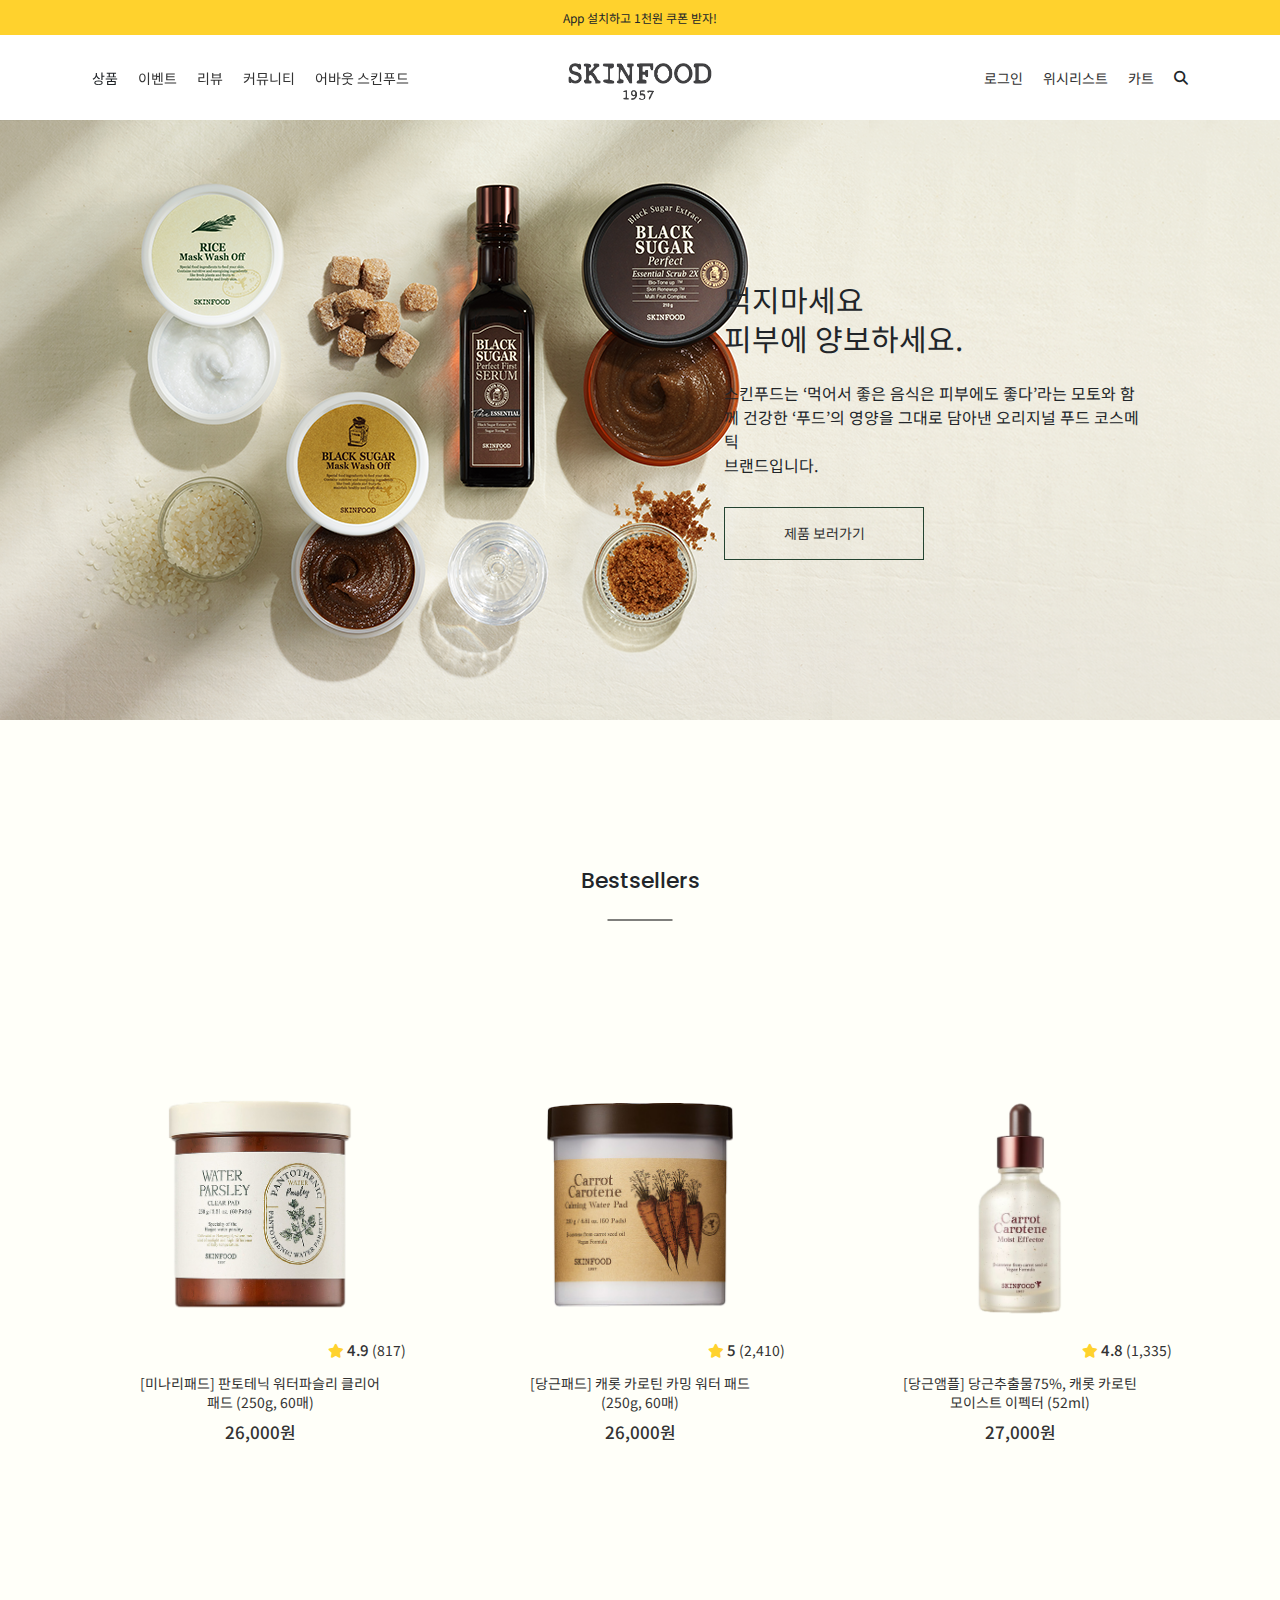
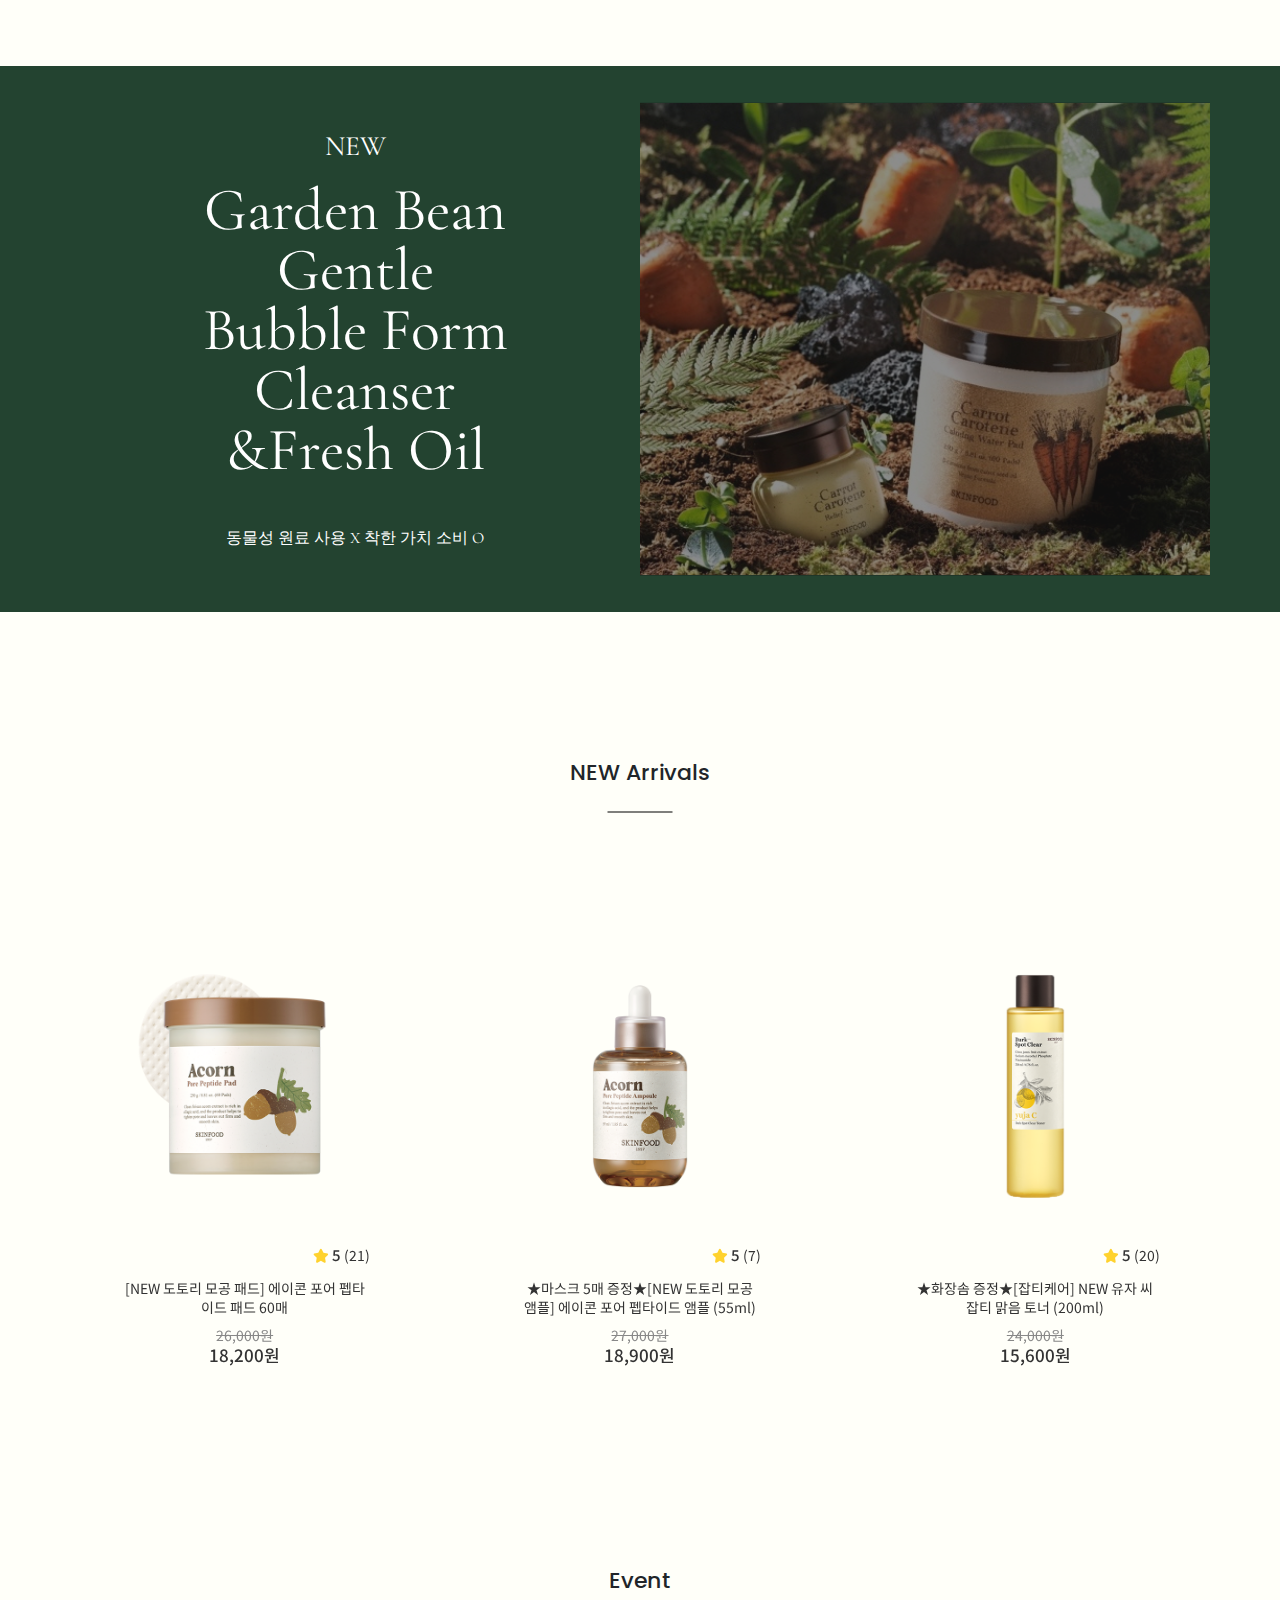
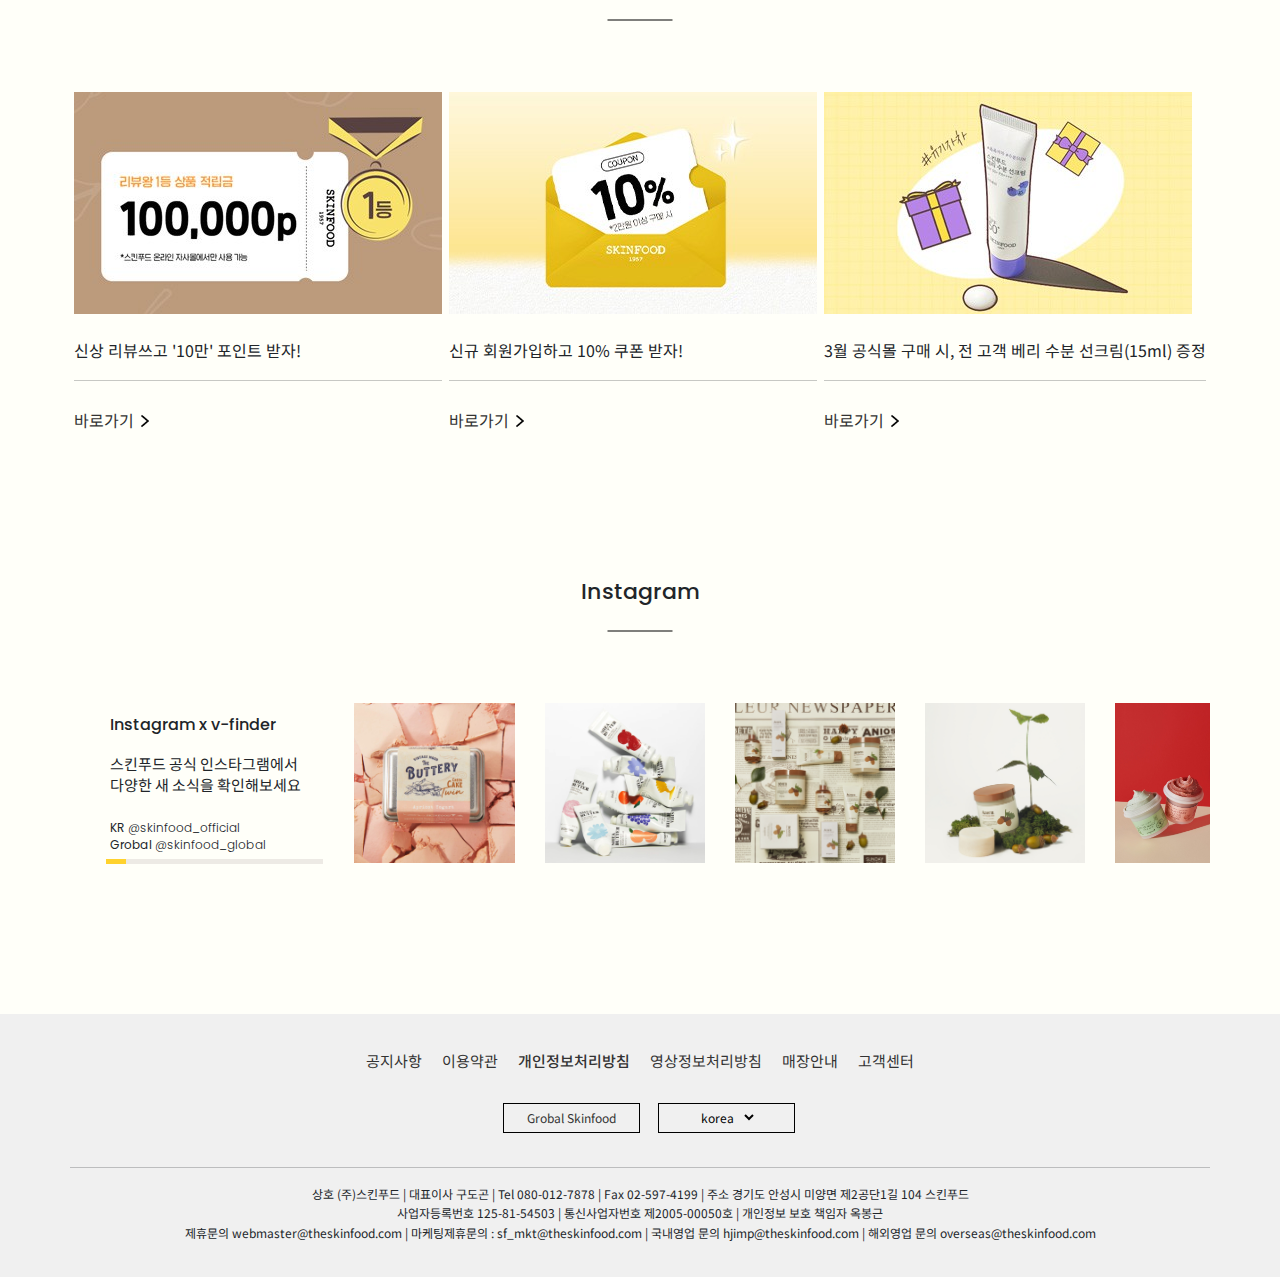
==== commit 5d2ef6c8: "반응형 1차 수정" ====
--- a/index.html
+++ b/index.html
@@ -22,6 +22,7 @@
 
 
   <link rel="stylesheet" href="./css/style.css" />
+  <link rel="stylesheet" href="./css/responsive.css" />
   <script src="./js/main.js" defer></script>
 </head>
 
@@ -85,6 +86,7 @@
           <i class="fa-solid fa-magnifying-glass"></i>
         </div>
       </div>
+
     </div>
     <div class="search__bg">
       <input type="text" name="" id="" placeholder="무엇을 찾아드릴까요?" />
@@ -93,14 +95,61 @@
     <p class="banner">App 설치하고 1천원 쿠폰 받자!</p>
   </header>
   <!-- E:header -->
+  <div class="mobile-header">
+    <div class="mobile-wrap">
+      <a class="hamburger-button" href="#">
+        <span></span>
+        <span></span>
+        <span></span>
+        <span></span>
+      </a>
+      <h1>
+        <a href="index.html">
+          <img src="./image/logo.png" class="logo" alt="로고이미지" />
+        </a>
+      </h1>
+      <div class="search">
+        <i class="fa-solid fa-magnifying-glass"></i>
+      </div>
+    </div>
+    <div class="overlay-wrap">
+      <div class="overlay">
+        <nav class="mobile-menu">
+          <ul>
+            <li>
+              <a href="product.html">상품</a>
+            </li>
+            <li>
+              <a href="#">이벤트</a>
+            </li>
+            <li>
+              <a href="#">리뷰</a>
+            </li>
+            <li>
+              <a href="community.html">커뮤니티</a>
+            </li>
+            <li>
+              <a href="about.html">어바웃 스킨푸드</a>
+            </li>
+          </ul>
+        </nav>
+      </div>
+    </div>
+  </div>
+  <!-- E:Mobile header -->
   <section id="home">
     <div class="container">
       <div class="row">
-        <h2>먹지마세요 <br> 피부에 양보하세요.</h2>
-        <p>스킨푸드는 ‘먹어서 좋은 음식은 피부에도 좋다’라는
-          모토와 함께 건강한 ‘푸드’의 영양을 그대로 담아낸
-          오리지널 푸드 코스메틱 <br>브랜드입니다.</p>
-        <a href="javascript:void(0)">제품 보러가기</a>
+        <div class="col-lg-6 col-12 txt">
+          <h2>먹지마세요 <br> 피부에 양보하세요.</h2>
+          <p>스킨푸드는 ‘먹어서 좋은 음식은 피부에도 좋다’라는
+            모토와 함께 건강한 ‘푸드’의 영양을 그대로 담아낸
+            오리지널 푸드 코스메틱 <br>브랜드입니다.</p>
+          <a href="javascript:void(0)">제품 보러가기</a>
+        </div>
+        <div class="col-lg-6 col-12 home-bg">
+          <img src="./image/imgbox__bg.png" alt="" />
+        </div>
       </div>
     </div>
   </section>
--- a/css/style.css
+++ b/css/style.css
@@ -10,30 +10,31 @@
   width: 100%;
   height: 600px;
   margin-top: 120px;
-  background: url('../image/imgbox__bg.png') no-repeat center center/cover;
-  position: relative;
-}
-
-#home .row {
+  position: relative;
+}
+
+#home .txt {
   position: absolute;
   left: 73%;
   top: 50%;
   transform: translate(-50%, -50%);
   width: 420px;
-}
-
-#home h2 {
+  z-index: 1;
+}
+
+#home .txt h2 {
   font-size: 30px;
   margin-bottom: 23px;
   line-height: 1.3;
 }
 
-#home p {
+#home .txt p {
   line-height: 1.5;
   margin-bottom: 30px;
 }
 
-#home a {
+#home .txt a {
+  display: block;
   width: 200px;
   height: 53px;
   border: 1px solid var(--point-color);
@@ -43,10 +44,25 @@
   text-align: center;
 }
 
-#home a:hover {
+#home .txt a:hover {
   color: #eeecdf;
   background-color: var(--point-color);
   border: 1px solid var(--point-color);
+}
+
+#home .home-bg {
+  width: 100%;
+  position: absolute;
+  left: 0;
+  right: 0;
+  bottom: 0;
+  top: 0;
+  overflow: hidden;
+}
+
+#home .home-bg img {
+  position: relative;
+  left: -270px;
 }
 
 /* --- 모든 페이지 title 제목 --- */
--- a/css/responsive.css
+++ b/css/responsive.css
@@ -0,0 +1,150 @@
+@charset "utf-8";
+@import url('style.css');
+
+@media screen and (max-width: 992px) and (min-width: 320px) {
+  .header {
+    display: none;
+  }
+  /* ======== mobile header ======== */
+  .mobile-header {
+    display: block;
+    width: 100%;
+    height: 80px;
+    position: fixed;
+    left: 0;
+    right: 0;
+    top: 0;
+    font-size: 14px;
+    z-index: 99;
+    background: #fff;
+  }
+
+  .mobile-wrap {
+    width: 100%;
+    height: 100%;
+    display: flex;
+    align-items: center;
+    justify-content: space-between;
+    padding: 30px;
+  }
+
+  .mobile-header h1 {
+    margin-top: 8px;
+  }
+
+  .mobile-header h1 img {
+    width: 143px;
+    height: 37px;
+  }
+
+  .hamburger-button {
+    position: relative;
+    transition: 0.3s ease-in-out;
+    width: 26px;
+    height: 24px;
+    display: block;
+  }
+
+  .hamburger-button span {
+    position: absolute;
+    height: 4px;
+    border-radius: 4px;
+    width: 100%;
+    background: #10181f;
+    top: 0;
+    transition: 0.2s;
+  }
+
+  .hamburger-button span:nth-child(1) {
+    top: 0;
+  }
+  .hamburger-button span:nth-child(2),
+  .hamburger-button span:nth-child(3) {
+    top: 8px;
+  }
+  .hamburger-button span:nth-child(4) {
+    top: 16px;
+  }
+
+  .hamburger-button.on span:nth-child(1),
+  .hamburger-button.on span:nth-child(4) {
+    opacity: 0;
+  }
+  .hamburger-button.on span:nth-child(2) {
+    transform: rotate(45deg);
+  }
+  .hamburger-button.on span:nth-child(3) {
+    transform: rotate(-45deg);
+  }
+
+  .search {
+    font-size: 22px;
+  }
+
+  .overlay-wrap {
+    display: block;
+  }
+
+  .overlay {
+    position: fixed;
+    width: 100%;
+    height: 0;
+    background: #fffff9;
+    visibility: hidden;
+  }
+
+  .overlay .mobile-menu ul {
+    display: flex;
+    flex-direction: column;
+    align-items: center;
+    text-align: center;
+  }
+
+  .overlay .mobile-menu ul li {
+    width: 100%;
+    padding: 30px 0;
+    opacity: 1;
+    border-bottom: 1px solid var(--best-color);
+  }
+
+  .overlay .mobile-menu ul li a {
+    font-size: 16px;
+    color: #000;
+    position: relative;
+    cursor: pointer;
+  }
+
+  .overlay .mobile-menu ul li a:hover {
+    color: var(--main-color);
+  }
+
+  .overlay.visible {
+    opacity: 0.85;
+    visibility: visible;
+    height: 100%;
+  }
+
+  .overlay.visible ul {
+    animation: fadeInDown 400ms ease forwards;
+  }
+
+  @keyframes fadeInDown {
+    0% {
+      opacity: 0;
+      -webkit-transform: translateY(-20px);
+    }
+
+    100% {
+      opacity: 1;
+      -webkit-transform: translateY(0);
+    }
+  }
+
+  #home {
+    margin-top: 80px;
+  }
+}
+/********* Media Query Area Start ***********/
+/* =============================================== */
+@media screen and (max-width: 1320px) and (min-width: 1140px) {
+}
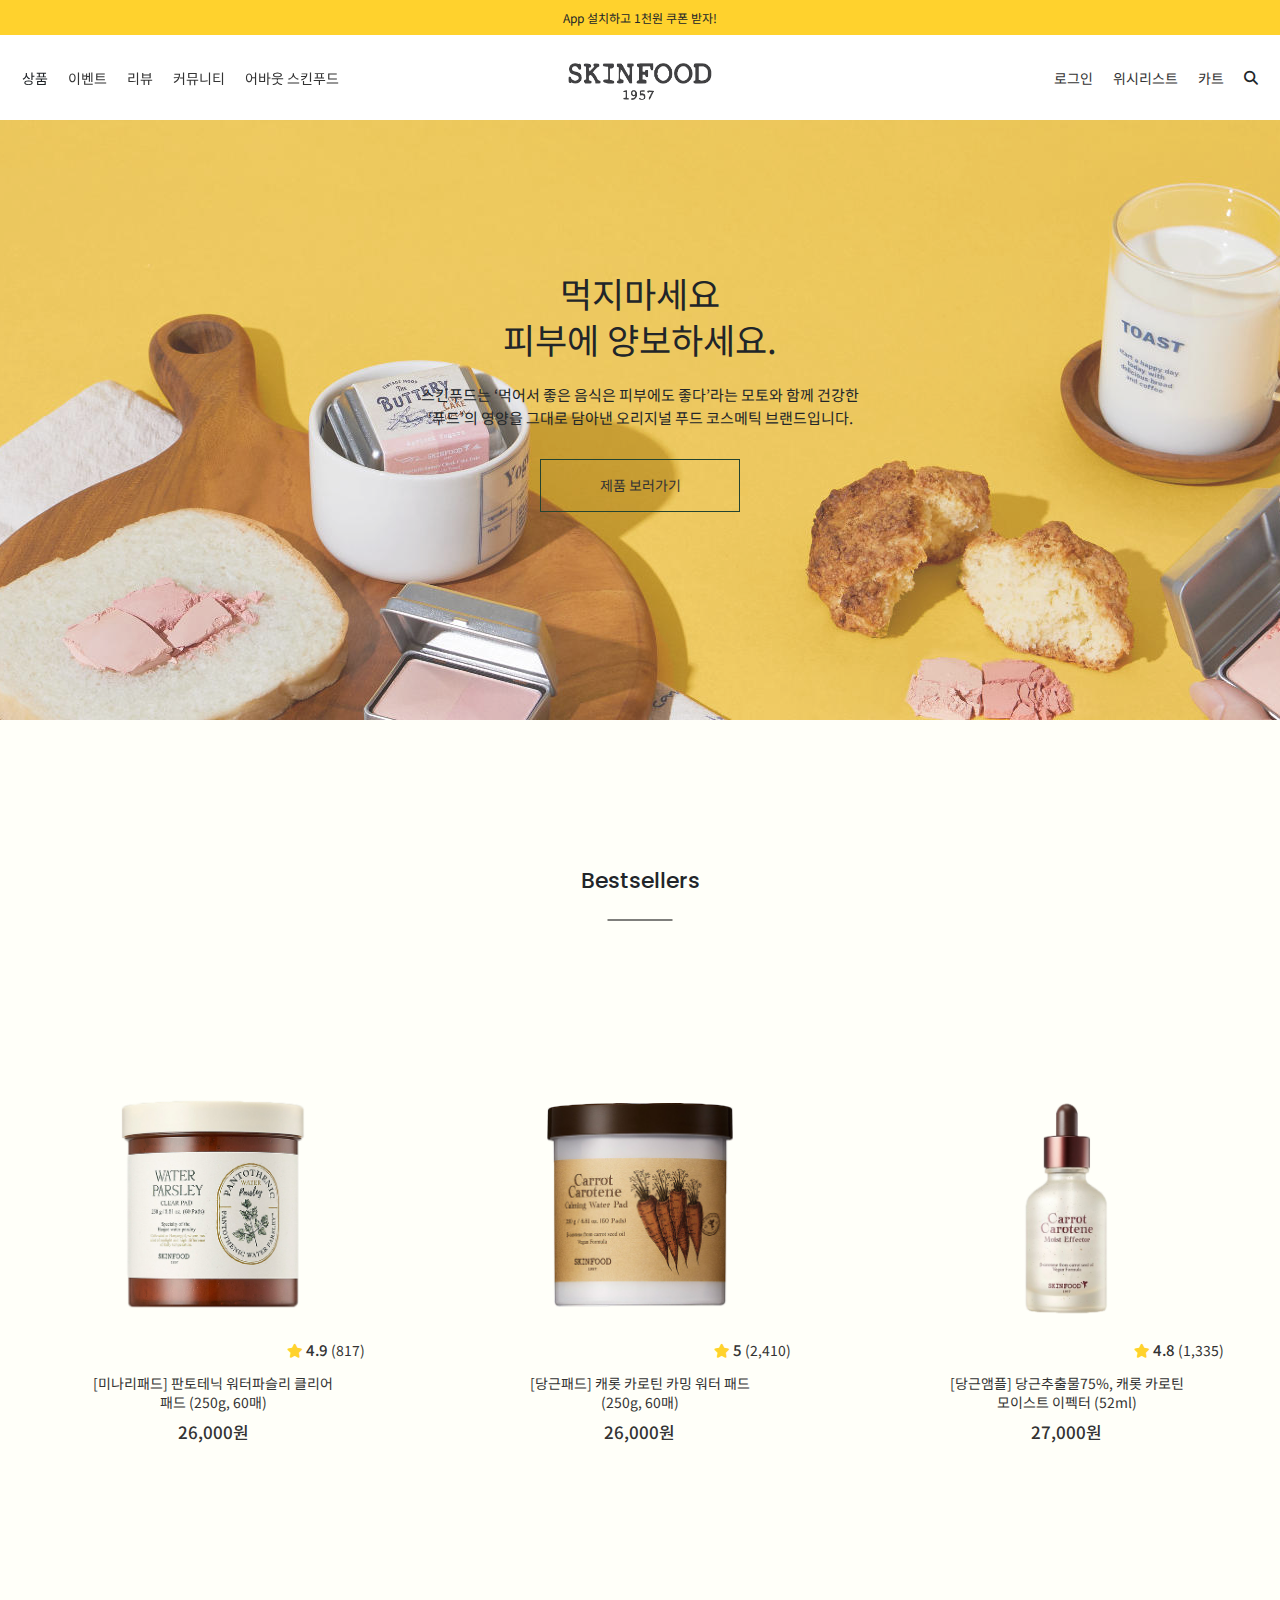
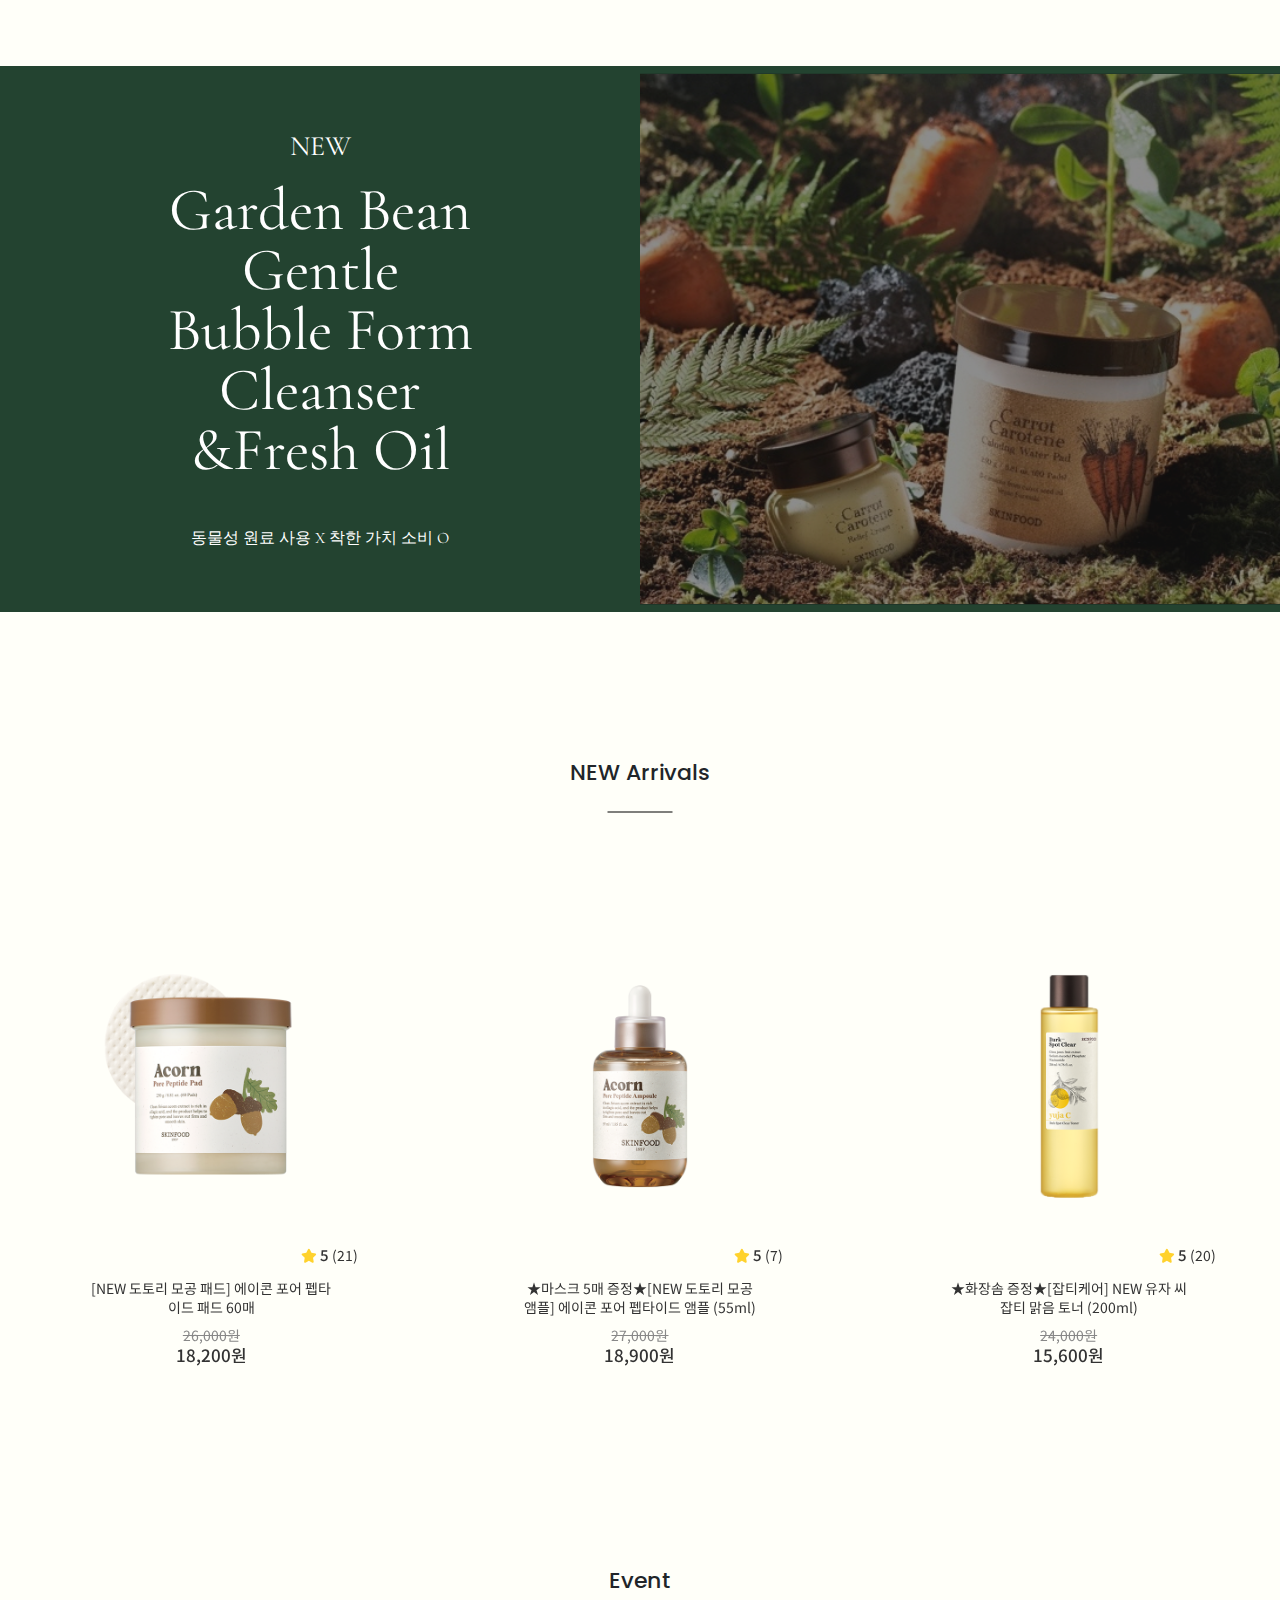
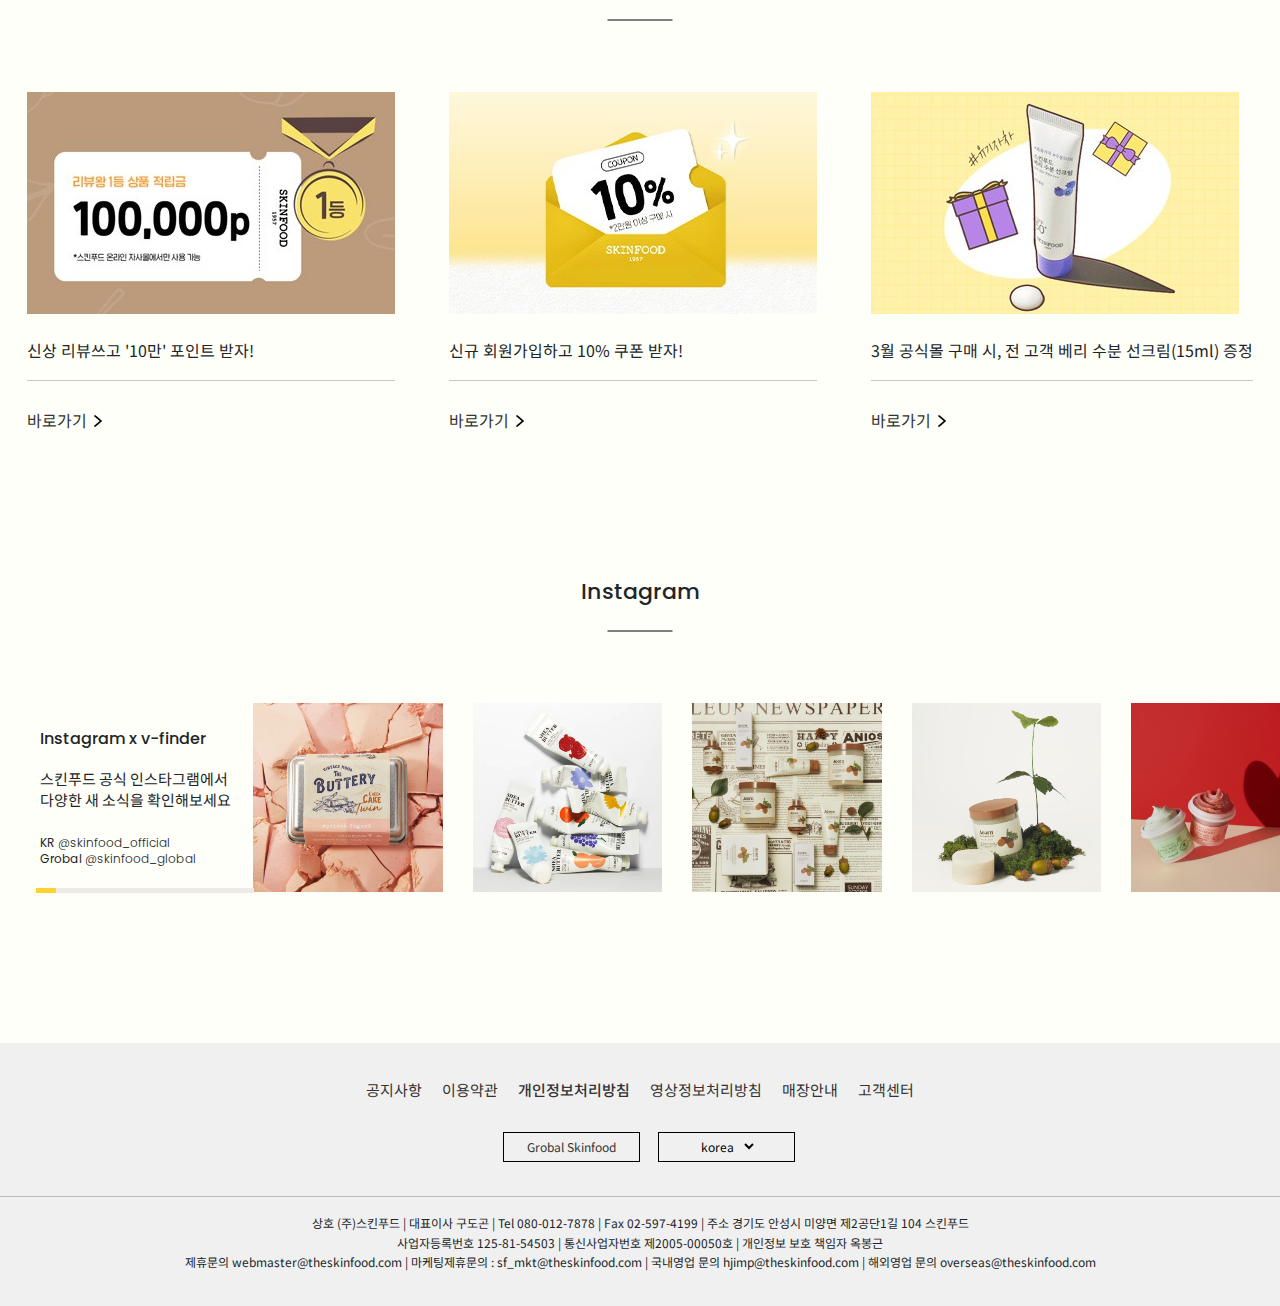
==== commit a8e92b41: "Community 반응형" ====
--- a/index.html
+++ b/index.html
@@ -140,15 +140,15 @@
   <section id="home">
     <div class="container">
       <div class="row">
-        <div class="col-lg-6 col-12 txt">
+        <div class="txt col-lg-6">
           <h2>먹지마세요 <br> 피부에 양보하세요.</h2>
           <p>스킨푸드는 ‘먹어서 좋은 음식은 피부에도 좋다’라는
             모토와 함께 건강한 ‘푸드’의 영양을 그대로 담아낸
-            오리지널 푸드 코스메틱 <br>브랜드입니다.</p>
+            오리지널 푸드 코스메틱 브랜드입니다.</p>
           <a href="javascript:void(0)">제품 보러가기</a>
         </div>
-        <div class="col-lg-6 col-12 home-bg">
-          <img src="./image/imgbox__bg.png" alt="" />
+        <div class="home-bg col-lg-6">
+          <img src="./image/skinfood-2.jpg" alt="" />
         </div>
       </div>
     </div>
@@ -402,7 +402,7 @@
           <h2>Instagram</h2>
         </div>
         <div class="contents">
-          <div class="txt">
+          <div class="txt col-12 col-sm-4 col-md-3 col-lg-2">
             <h3>Instagram x v-finder</h3>
             <p>스킨푸드 공식 인스타그램에서<br>
               다양한 새 소식을 확인해보세요</p>
@@ -412,7 +412,7 @@
             </div>
             <div class="swiper-pagination"></div>
           </div>
-          <div class="swiper new-swiper">
+          <div class="swiper col-sm-8 col-md-9 col-lg-10 new-swiper">
             <div class="swiper-wrapper">
               <div class="swiper-slide">
                 <a href="javascript:void(0)">
--- a/css/style.css
+++ b/css/style.css
@@ -13,23 +13,27 @@
   position: relative;
 }
 
+#home .row {
+  width: 100%;
+  height: 100%;
+}
+
 #home .txt {
-  position: absolute;
-  left: 73%;
-  top: 50%;
-  transform: translate(-50%, -50%);
-  width: 420px;
+  width: 440px;
+  margin: 0 auto;
+  text-align: center;
   z-index: 1;
 }
 
 #home .txt h2 {
-  font-size: 30px;
+  font-size: 35px;
   margin-bottom: 23px;
   line-height: 1.3;
 }
 
 #home .txt p {
   line-height: 1.5;
+  font-size: 15px;
   margin-bottom: 30px;
 }
 
@@ -41,7 +45,7 @@
   line-height: 50px;
   transition: 0.3s linear;
   font-size: 14px;
-  text-align: center;
+  margin: 0 auto;
 }
 
 #home .txt a:hover {
@@ -60,9 +64,19 @@
   overflow: hidden;
 }
 
+#home .home-bg::after {
+  content: '';
+  width: 100%;
+  height: 100%;
+  position: absolute;
+  top: 0;
+  left: 0;
+  background: #ffffff2a;
+}
+
 #home .home-bg img {
   position: relative;
-  left: -270px;
+  left: -220px;
 }
 
 /* --- 모든 페이지 title 제목 --- */
@@ -399,13 +413,11 @@
   display: flex;
   align-items: center;
   position: relative;
+  overflow: hidden;
 }
 
 #instagram .contents .txt {
-  width: 500px;
-  height: auto;
   margin-left: 40px;
-  margin-right: 40px;
   line-height: 1.4;
 }
 
@@ -439,7 +451,7 @@
 #instagram .swiper-pagination,
 #instagram .swiper-pagination-progressbar,
 #instagram .swiper-pagination-horizontal {
-  width: 19% !important;
+  width: 17% !important;
   height: var(--swiper-pagination-progressbar-size, 5px) !important;
   position: absolute;
   top: 97% !important;
--- a/css/responsive.css
+++ b/css/responsive.css
@@ -139,12 +139,295 @@
       -webkit-transform: translateY(0);
     }
   }
-
-  #home {
-    margin-top: 80px;
-  }
 }
 /********* Media Query Area Start ***********/
 /* =============================================== */
-@media screen and (max-width: 1320px) and (min-width: 1140px) {
+@media screen and (max-width: 576px) {
+  #home {
+    margin-top: 80px;
+  }
+
+  .category ul {
+    padding-left: 30px;
+  }
+
+  #home .txt {
+    position: absolute;
+    top: 50%;
+    left: 50%;
+    transform: translate(-50%, -50%);
+  }
+
+  /* #bestseller - items */
+  #bestseller .items {
+    display: flex;
+    flex-wrap: wrap;
+  }
+  #bestseller .items .item {
+    width: 350px;
+    height: 424px;
+  }
+
+  #bestseller .items .item .description p {
+    font-size: 14px;
+  }
+
+  #bestseller .items .item .item__img {
+    width: 200px;
+    height: 240px;
+    text-align: center;
+  }
+
+  #bestseller .items .item .item__img img {
+    text-align: center;
+    width: 80%;
+  }
+
+  /* #vegan */
+  #vegan {
+    width: 100%;
+    height: 500px;
+    background: var(--point-color);
+  }
+
+  #vegan .row {
+    width: 100%;
+    height: 100%;
+    display: block;
+  }
+
+  #vegan .row .txt {
+    width: 400px;
+    text-align: center;
+    font-family: var(--point-font);
+    color: #fff;
+    position: relative;
+    left: 50%;
+    top: 50%;
+    transform: translate(-50%, -50%);
+  }
+
+  #vegan .row .txt .vegan__name {
+    font-size: 45px;
+  }
+
+  #vegan .vegan__img {
+    display: none;
+  }
+
+  /* #new-arrivals */
+
+  #new-arrivals .items {
+    width: 400px;
+  }
+
+  /* #event */
+  #event .items {
+    flex-wrap: wrap;
+  }
+
+  #event .items figure {
+    margin-bottom: 50px;
+  }
+
+  #event .items figure:last-child {
+    margin-bottom: 0;
+  }
+
+  #event .items figure {
+    width: 300px;
+  }
+
+  #event .items figure img {
+    width: 100%;
+  }
+
+  /* instagram */
+  #instagram .contents {
+    display: block;
+    text-align: center;
+    position: relative;
+  }
+
+  #instagram .contents .txt {
+    margin: 0 0 40px;
+  }
+
+  #instagram .swiper-pagination,
+  #instagram .swiper-pagination-progressbar,
+  #instagram .swiper-pagination-horizontal {
+    display: none;
+  }
+
+  #instagram .contents .new-swiper {
+    margin-left: 0;
+  }
+
+  /* product.html */
+  #new-arrivals.new-product .items {
+    flex-direction: column;
+    width: 100%;
+  }
+
+  #new-arrivals.new-product .items .item {
+    width: 350px;
+    height: 424px;
+  }
+
+  #new-arrivals.new-product .items .item__img {
+    width: 240px;
+    height: 100%;
+  }
+
+  #new-arrivals.new-product .items .item img {
+    width: 100%;
+  }
+
+  /* details.html */
+  #products .product {
+    flex-direction: column;
+    align-items: center;
+  }
+  #products .product .product__img {
+    width: 300px;
+    height: 300px;
+    padding: 0;
+  }
+
+  #products .product .txt {
+    width: 100%;
+    padding: 50px;
+  }
+
+  #products .txt .cart {
+    margin: 30px auto;
+    width: 300px;
+  }
+
+  #products .detail {
+    margin-top: 80px;
+    width: 100%;
+  }
+
+  #products .detail img {
+    width: 100%;
+  }
+
+  #review .rating__all {
+    flex-direction: column;
+  }
+
+  #review .rating__all .line {
+    display: none;
+  }
+
+  #review .rating__all .rating__right {
+    margin-top: 30px;
+    width: 90%;
+  }
+  #review .rating__all .rating__right span {
+    font-size: 12px;
+  }
+
+  #review .photo__all .photo {
+    margin-bottom: 10px;
+  }
+
+  #review .write__all .customer__write {
+    margin-top: 76px;
+    display: flex;
+    flex-direction: column;
+    padding: 0 30px;
+  }
+
+  #review .write__all .customer__write .write__right > * {
+    margin-bottom: 20px;
+  }
+
+  #review .write__all .customer__write .write__right {
+    width: 100%;
+    font-size: 14px;
+  }
+
+  #review .write__all .customer__write .write__right::after {
+    display: none;
+  }
+
+  /* 커뮤니티 - 아코디언 메뉴 */
+  #community .notice span {
+    flex-wrap: wrap;
+  }
+
+  .accordion {
+    --bs-accordion-color: #212529;
+    --bs-accordion-bg: transparent;
+    --bs-accordion-transition: color 0.15s ease-in-out,
+      background-color 0.15s ease-in-out, border-color 0.15s ease-in-out,
+      box-shadow 0.15s ease-in-out, border-radius 0.15s ease;
+    --bs-accordion-border-color: var(--bs-border-color);
+    --bs-accordion-border-width: 1px;
+    --bs-accordion-border-radius: 0.375rem;
+    --bs-accordion-inner-border-radius: calc(0.375rem - 1px);
+    --bs-accordion-btn-padding-x: 1rem;
+    --bs-accordion-btn-padding-y: 1.35rem;
+    --bs-accordion-btn-color: #212529;
+    --bs-accordion-btn-bg: var(--bs-accordion-bg);
+    --bs-accordion-btn-icon: url(
+      data:image/svg + xml,
+      %3csvgxmlns='http://www.w3.org/2000/svg'viewBox='0 0 16 16'fill='%23212529'%3e%3cpathfill-rule='evenodd'd='M1.646 4.646a.5.5 0 0 1 .708 0L8 10.293l5.646-5.647a.5.5 0 0 1 .708.708l-6 6a.5.5 0 0 1-.708 0l-6-6a.5.5 0 0 1 0-.708z'/%3e%3c/svg%3e
+    );
+    --bs-accordion-btn-icon-width: 1.25rem;
+    --bs-accordion-btn-icon-transform: rotate(-180deg);
+    --bs-accordion-btn-icon-transition: transform 0.2s ease-in-out;
+    --bs-accordion-btn-active-icon: url(
+      data:image/svg + xml,
+      %3csvgxmlns='http://www.w3.org/2000/svg'viewBox='0 0 16 16'fill='%230c63e4'%3e%3cpathfill-rule='evenodd'd='M1.646 4.646a.5.5 0 0 1 .708 0L8 10.293l5.646-5.647a.5.5 0 0 1 .708.708l-6 6a.5.5 0 0 1-.708 0l-6-6a.5.5 0 0 1 0-.708z'/%3e%3c/svg%3e
+    );
+    --bs-accordion-btn-focus-border-color: #212529;
+    --bs-accordion-btn-focus-box-shadow: transparent;
+    --bs-accordion-body-padding-x: 1rem;
+    --bs-accordion-body-padding-y: 1rem;
+    --bs-accordion-active-color: #212529;
+    --bs-accordion-active-bg: transparent;
+  }
+
+  .accordion-body {
+    padding: 10px 30px;
+  }
+  .accordion-body img {
+    width: 90%;
+  }
+
+  /* footer */
+
+  footer {
+    padding: 20px 10px;
+    height: 100%;
+  }
+
+  footer ul {
+    display: block;
+    margin-bottom: 10px;
+  }
+
+  footer ul li {
+    margin-bottom: 10px;
+    margin-right: 0;
+  }
+
+  footer ul li a {
+    font-size: 14px;
+  }
+  footer .grobal-box {
+    margin-bottom: 20px;
+  }
+  footer p {
+    font-size: 10px;
+  }
 }
+
+/* @media screen and (max-width: 576px) and (min-width: 320px) {
+  #products .product .txt .p__title p {
+    font-size: 11px;
+  }
+} */
